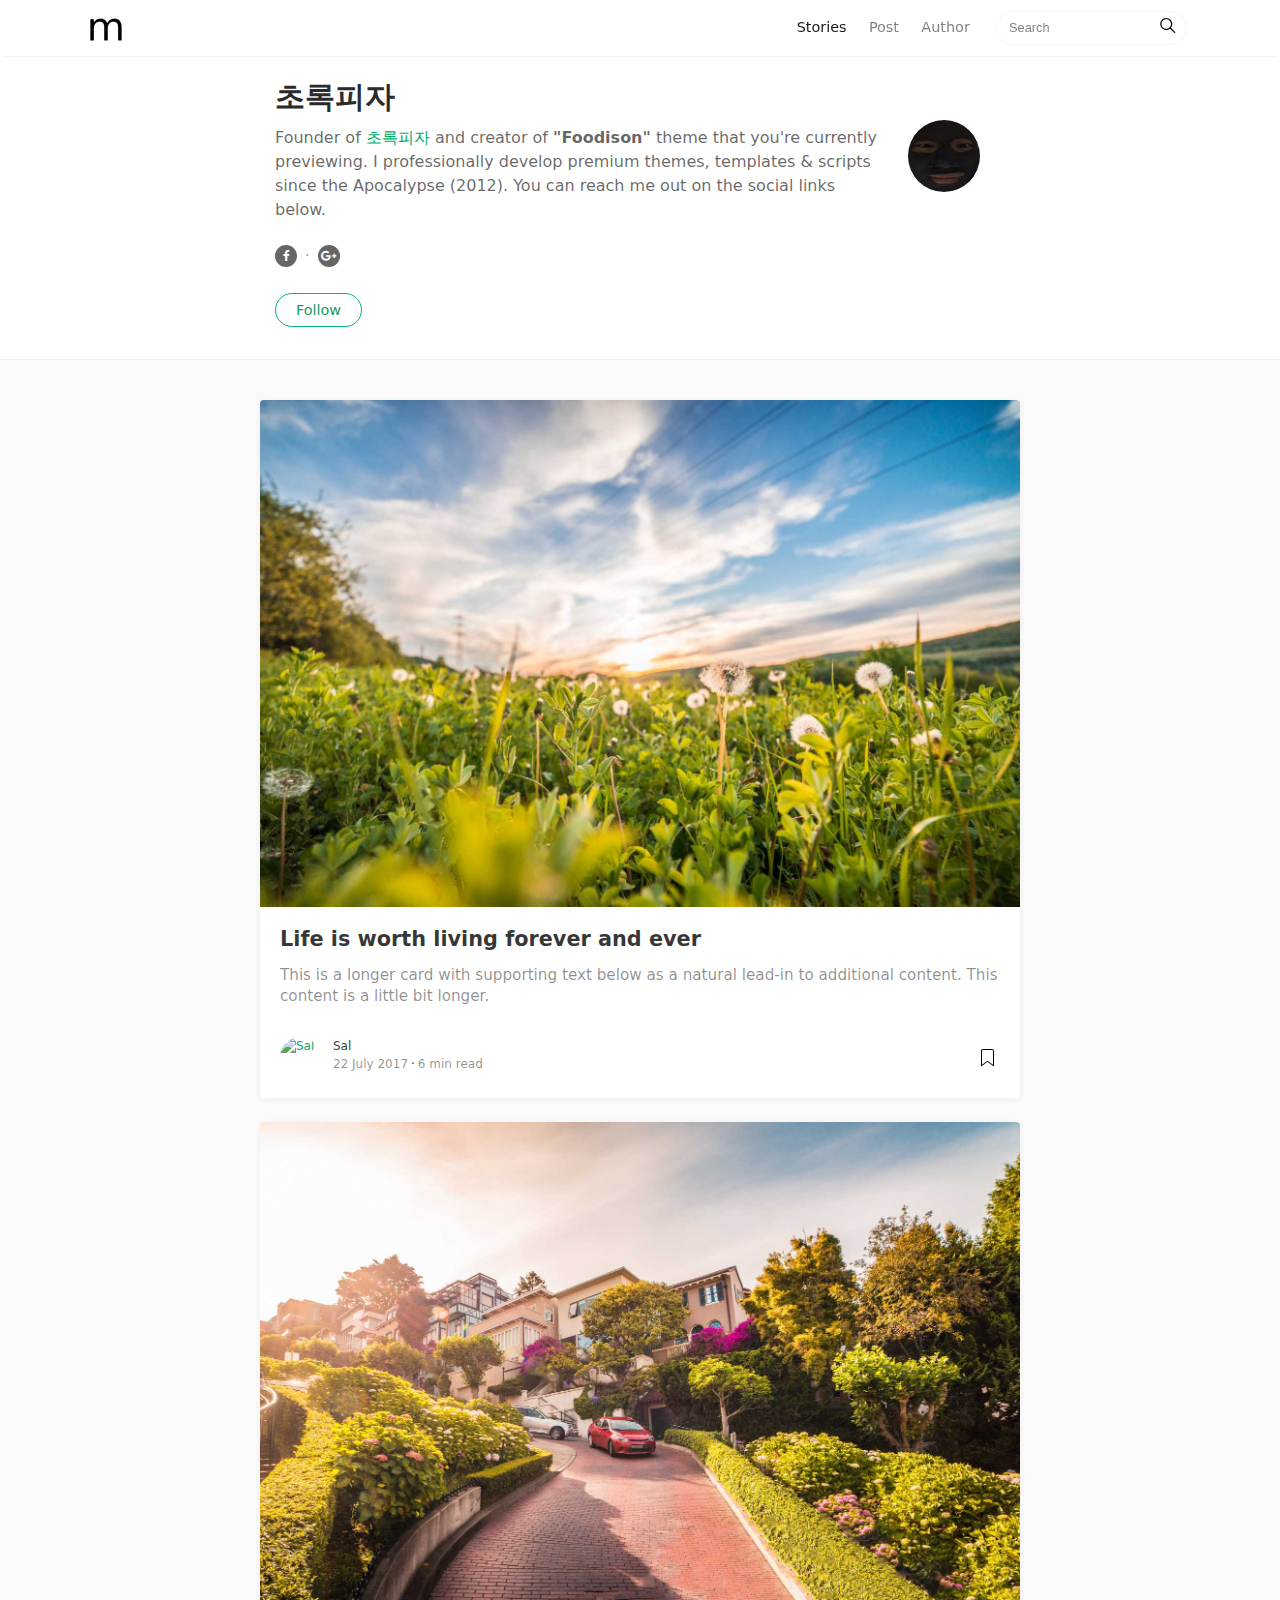
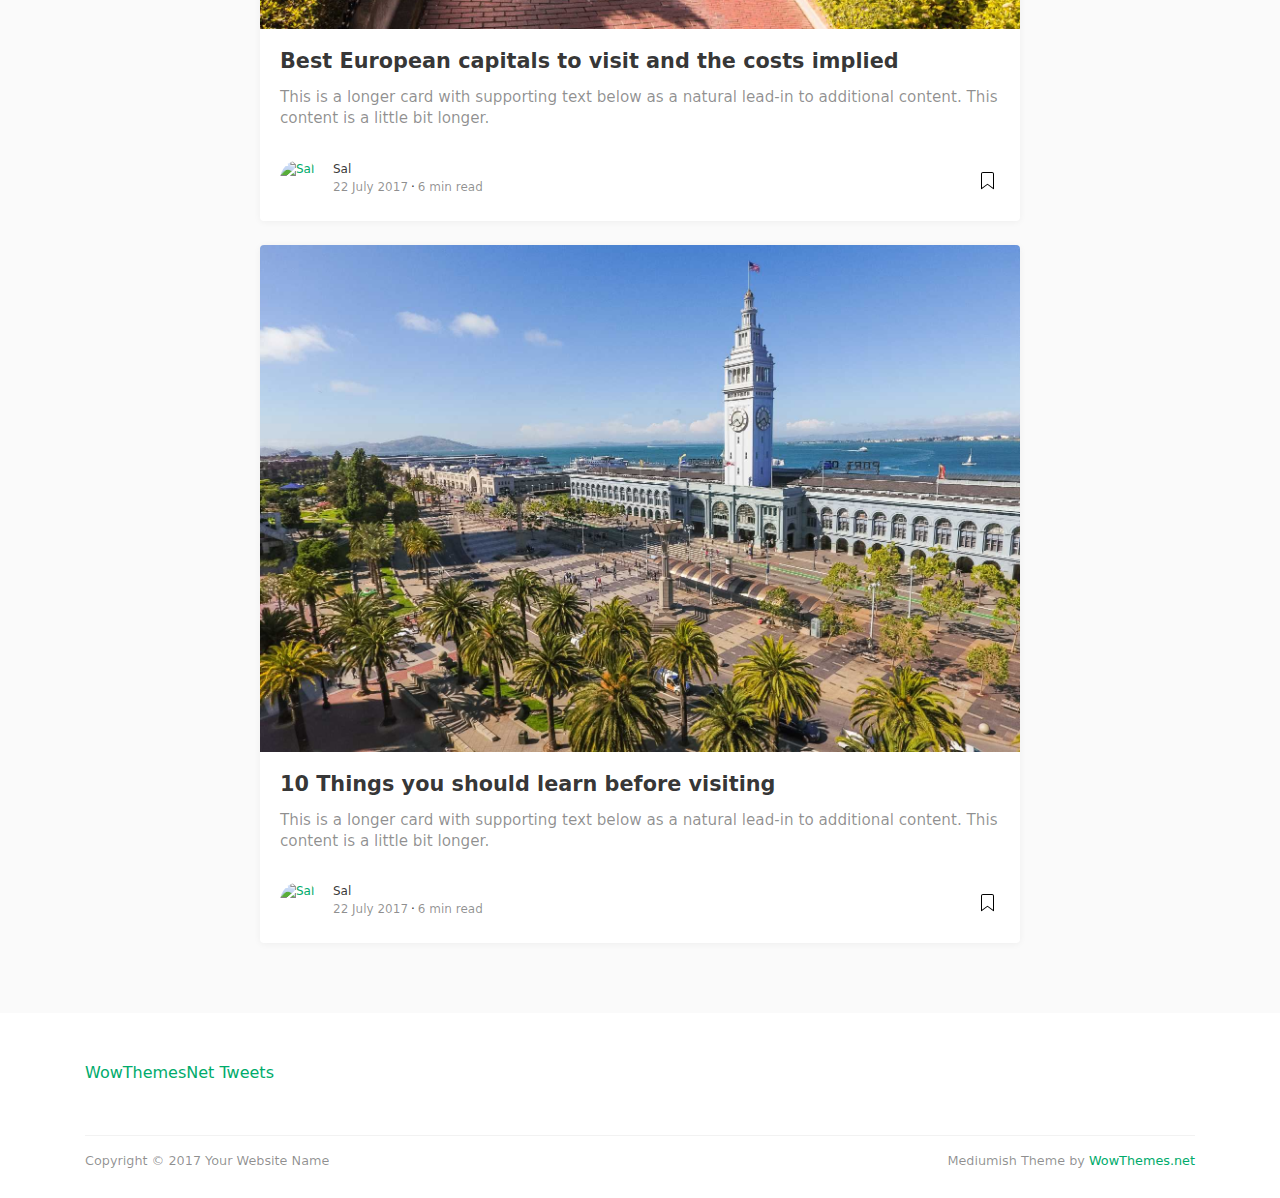
==== 홈페이지/developer.html @ e92d0641 "Frontend main" ====
<!DOCTYPE html>
<html lang="en">
<head>
<meta charset="utf-8">
<meta name="viewport" content="width=device-width, initial-scale=1, shrink-to-fit=no">
<meta name="description" content="">
<meta name="author" content="">
<link rel="icon" href="assets/img/favicon.ico">
<title>Mediumish - A Medium style template by WowThemes.net</title>
<!-- Bootstrap core CSS -->
<link href="assets/css/bootstrap.min.css" rel="stylesheet">
<!-- Fonts -->
<link href="https://maxcdn.bootstrapcdn.com/font-awesome/4.7.0/css/font-awesome.min.css" rel="stylesheet">
<!-- Custom styles for this template -->
<link href="assets/css/mediumish.css" rel="stylesheet">
</head>
<body>

<!-- Begin Nav
================================================== -->
<nav class="navbar navbar-toggleable-md navbar-light bg-white fixed-top mediumnavigation">
<button class="navbar-toggler navbar-toggler-right" type="button" data-toggle="collapse" data-target="#navbarsExampleDefault" aria-controls="navbarsExampleDefault" aria-expanded="false" aria-label="Toggle navigation">
<span class="navbar-toggler-icon"></span>
</button>
<div class="container">
	<!-- begin logo -->
	<a class="navbar-brand" href="index.html">
    <img src="assets/img/logo.png" alt="">
  </a>
	<!-- end logo -->
	<div class="collapse navbar-collapse" id="navbarsExampleDefault">
		<!-- begin menu -->
		<ul class="navbar-nav ml-auto">
			<li class="nav-item active">
			<a class="nav-link" href="index.html">Stories <span class="sr-only">(current)</span></a>
			</li>
      <li class="nav-item">
			<a class="nav-link" href="한식.html">Post</a>
			</li>
			<li class="nav-item">
			<a class="nav-link" href="developer.html">Author</a>
			</li>
		</ul>
		<!-- end menu -->
		<!-- begin search -->
		<form class="form-inline my-2 my-lg-0">
			<input class="form-control mr-sm-2" type="text" placeholder="Search">
			<span class="search-icon"><svg class="svgIcon-use" width="25" height="25" viewbox="0 0 25 25"><path d="M20.067 18.933l-4.157-4.157a6 6 0 1 0-.884.884l4.157 4.157a.624.624 0 1 0 .884-.884zM6.5 11c0-2.62 2.13-4.75 4.75-4.75S16 8.38 16 11s-2.13 4.75-4.75 4.75S6.5 13.62 6.5 11z"></path></svg></span>
		</form>
		<!-- end search -->
	</div>
</div>
</nav>
<!-- End Nav
================================================== -->

<!-- Begin Top Author Page
================================================== -->
<div class="container">
	<div class="row">
		<div class="col-md-2"></div>
		<div class="col-md-8 col-md-offset-2">
			<div class="mainheading">
				<div class="row post-top-meta authorpage">
					<div class="col-md-10 col-xs-12">
						<h1>초록피자</h1>
						<span class="author-description">Founder of <a target="_blank" href="index.html">초록피자</a> and creator of <strong>"Foodison"</strong> theme that you're currently previewing. I professionally develop premium themes, templates & scripts since the Apocalypse (2012). You can reach me out on the social links below.</span>
						<div class="sociallinks"><a  target="_blank" href="https://www.facebook.com/wowthemesnet/"><i class="fa fa-facebook"></i></a> <span class="dot"></span> <a target="_blank" href="https://plus.google.com/s/wowthemesnet/top"><i class="fa fa-google-plus"></i></a></div>
						<a target="_blank" href="https://twitter.com/wowthemesnet" class="btn follow">Follow</a>
					</div>
					<div class="col-md-2 col-xs-12">
						<img class="author-thumb" src="assets/img/TopSecret/ㅊㅈㅎ.jpg" alt="Sal">
					</div>
				</div>
			</div>
		</div>
	</div>
</div>
<!-- End Top Author Meta
================================================== -->

<!-- Begin Author Posts
================================================== -->
<div class="graybg authorpage">
	<div class="container">
		<div class="listrecent listrelated">

				<!-- begin post -->
				<div class="authorpostbox">
					<div class="card">
						<a href="developer.html">
						<img class="img-fluid img-thumb" src="assets/img/demopic/8.jpg" alt="">
						</a>
						<div class="card-block">
							<h2 class="card-title"><a href="한식.html">Life is worth living forever and ever</a></h2>
              <h4 class="card-text">This is a longer card with supporting text below as a natural lead-in to additional content. This content is a little bit longer.</h4>
            	<div class="metafooter">
								<div class="wrapfooter">
									<span class="meta-footer-thumb">
									<a href="developer.html"><img class="author-thumb" src="https://www.gravatar.com/avatar/e56154546cf4be74e393c62d1ae9f9d4?s=250&amp;d=mm&amp;r=x" alt="Sal"></a>
									</span>
									<span class="author-meta">
									<span class="post-name"><a href="developer.html">Sal</a></span><br/>
									<span class="post-date">22 July 2017</span><span class="dot"></span><span class="post-read">6 min read</span>
									</span>
									<span class="post-read-more"><a href="한식.html" title="Read Story"><svg class="svgIcon-use" width="25" height="25" viewbox="0 0 25 25"><path d="M19 6c0-1.1-.9-2-2-2H8c-1.1 0-2 .9-2 2v14.66h.012c.01.103.045.204.12.285a.5.5 0 0 0 .706.03L12.5 16.85l5.662 4.126a.508.508 0 0 0 .708-.03.5.5 0 0 0 .118-.285H19V6zm-6.838 9.97L7 19.636V6c0-.55.45-1 1-1h9c.55 0 1 .45 1 1v13.637l-5.162-3.668a.49.49 0 0 0-.676 0z" fill-rule="evenodd"></path></svg></a></span>
								</div>
							</div>
						</div>
					</div>
				</div>
				<!-- end post -->

				<!-- begin post -->
		    <div class="authorpostbox">
					<div class="card">
		        <a href="developer.html">
		        <img class="img-fluid img-thumb" src="assets/img/demopic/10.jpg" alt="">
		        </a>
		        <div class="card-block">
		          <h2 class="card-title"><a href="한식.html">Best European capitals to visit and the costs implied</a></h2>
              <h4 class="card-text">This is a longer card with supporting text below as a natural lead-in to additional content. This content is a little bit longer.</h4>
              <div class="metafooter">
		            <div class="wrapfooter">
		              <span class="meta-footer-thumb">
		              <a href="developer.html"><img class="author-thumb" src="https://www.gravatar.com/avatar/e56154546cf4be74e393c62d1ae9f9d4?s=250&amp;d=mm&amp;r=x" alt="Sal"></a>
		              </span>
		              <span class="author-meta">
		              <span class="post-name"><a href="developer.html">Sal</a></span><br/>
		              <span class="post-date">22 July 2017</span><span class="dot"></span><span class="post-read">6 min read</span>
		              </span>
		              <span class="post-read-more"><a href="한식.html" title="Read Story"><svg class="svgIcon-use" width="25" height="25" viewbox="0 0 25 25"><path d="M19 6c0-1.1-.9-2-2-2H8c-1.1 0-2 .9-2 2v14.66h.012c.01.103.045.204.12.285a.5.5 0 0 0 .706.03L12.5 16.85l5.662 4.126a.508.508 0 0 0 .708-.03.5.5 0 0 0 .118-.285H19V6zm-6.838 9.97L7 19.636V6c0-.55.45-1 1-1h9c.55 0 1 .45 1 1v13.637l-5.162-3.668a.49.49 0 0 0-.676 0z" fill-rule="evenodd"></path></svg></a></span>
		            </div>
		          </div>
		        </div>
					</div>
		    </div>
				<!-- end post -->

				<!-- begin post -->
		    <div class="authorpostbox">
					<div class="card">
		        <a href="developer.html">
		        <img class="img-fluid img-thumb" src="assets/img/demopic/9.jpg" alt="">
		        </a>
		        <div class="card-block">
		          <h2 class="card-title"><a href="한식.html">10 Things you should learn before visiting</a></h2>
              <h4 class="card-text">This is a longer card with supporting text below as a natural lead-in to additional content. This content is a little bit longer.</h4>
              <div class="metafooter">
		            <div class="wrapfooter">
		              <span class="meta-footer-thumb">
		              <a href="developer.html"><img class="author-thumb" src="https://www.gravatar.com/avatar/e56154546cf4be74e393c62d1ae9f9d4?s=250&amp;d=mm&amp;r=x" alt="Sal"></a>
		              </span>
		              <span class="author-meta">
		              <span class="post-name"><a href="developer.html">Sal</a></span><br/>
		              <span class="post-date">22 July 2017</span><span class="dot"></span><span class="post-read">6 min read</span>
		              </span>
		              <span class="post-read-more"><a href="한식.html" title="Read Story"><svg class="svgIcon-use" width="25" height="25" viewbox="0 0 25 25"><path d="M19 6c0-1.1-.9-2-2-2H8c-1.1 0-2 .9-2 2v14.66h.012c.01.103.045.204.12.285a.5.5 0 0 0 .706.03L12.5 16.85l5.662 4.126a.508.508 0 0 0 .708-.03.5.5 0 0 0 .118-.285H19V6zm-6.838 9.97L7 19.636V6c0-.55.45-1 1-1h9c.55 0 1 .45 1 1v13.637l-5.162-3.668a.49.49 0 0 0-.676 0z" fill-rule="evenodd"></path></svg></a></span>
		            </div>
		          </div>
		        </div>
					</div>
		    </div>
				<!-- end post -->

		</div>
	</div>
</div>
<!-- End Author Posts
================================================== -->

<!-- Begin Twitter Timeline
================================================== -->
<div class="container margtop3rem">
<a class="twitter-grid" href="https://twitter.com/TwitterDev/timelines/539487832448843776">WowThemesNet Tweets</a> <script async src="https://platform.twitter.com/widgets.js" charset="utf-8"></script>
</div>
<!-- End Twitter Timeline
================================================== -->

<!-- Begin Footer
================================================== -->
<div class="container">
	<div class="footer">
	  <p class="pull-left">
	    Copyright &copy; 2017 Your Website Name
	  </p>
	  <p class="pull-right">
	    Mediumish Theme by <a target="_blank" href="https://www.wowthemes.net">WowThemes.net</a>
	  </p>
	<div class="clearfix"></div>
	</div>
</div>
<!-- End Footer
================================================== -->

<!-- Bootstrap core JavaScript
================================================== -->
<!-- Placed at the end of the document so the pages load faster -->
<script src="assets/js/jquery.min.js"></script>
<script src="https://cdnjs.cloudflare.com/ajax/libs/tether/1.4.0/js/tether.min.js" integrity="sha384-DztdAPBWPRXSA/3eYEEUWrWCy7G5KFbe8fFjk5JAIxUYHKkDx6Qin1DkWx51bBrb" crossorigin="anonymous"></script>
<script src="assets/js/bootstrap.min.js"></script>
<script src="assets/js/ie10-viewport-bug-workaround.js"></script>
</body>
</html>
---- 홈페이지/assets/css/mediumish.css ----
/*
Template Name:Mediumish
Copyright:WowThemes.net,https://www.wowthemes.net
Version:1.0.1
License: https://www.wowthemes.net/freebies-license/
*/
body {
	padding-top:5rem;
}
.mainheading {
	padding:0rem 0rem;
}
.top {
	left: 50px;
	display: inline-block;
	position: relative;
	width: 40%;
}
a {
	color:#00ab6b;
}
a,a:hover {
	transition:all 0.2s;
}
.mediumnavigation {
	background:rgba(255,255,255,.97);
	box-shadow:0 2px 2px -2px rgba(0,0,0,.15);
}
section {
	margin-bottom:20px;
}
.section-title h2 {
	border-bottom:1px solid rgba(0,0,0,.15);
	margin-bottom:25px;
	font-weight:700;
	font-size:1.4rem;
	margin-bottom:27px;
}
.section-title span {
	border-bottom:1px solid rgba(0,0,0,.44);
	display:inline-block;
	padding-bottom:20px;
	margin-bottom:-1px;
}
@media (min-width:576px) {
	.card-columns.listfeaturedtag {
		-webkit-column-count:2;
		-moz-column-count:2;
		column-count:2;
	}
}
@media (min-width:992px) {
	.navbar-toggleable-md .navbar-nav .nav-link {
		padding-right:.7rem;
		padding-left:.7rem;
	}
}
.card-columns .card {
	margin-bottom:20px;
}
.listfeaturedtag .wrapthumbnail {
	height:258px;
	flex:0 0 auto;
}
.listfeaturedtag .card {
	border:1px solid rgba(0,0,0,.1);
	border-radius:2px;
	height:260px;
	padding-left:0;
	margin-bottom:15px;
}
.listfeaturedtag .thumbnail {
	background-size:cover;
	height:100%;
	display:block;
	background-position:38% 22% !important;
	background-origin:border-box!important;
	border-top-left-radius:2px;
}
.listfeaturedtag .card-block {
	padding-left:0;
}
.listfeaturedtag h2.card-title,.listrecent h2.card-title {
	font-size:1.3rem;
	font-weight:700;
	line-height: 1.25;
}
.listfeaturedtag h2.card-title a,.listrecent h2.card-title a {
	color:rgba(0,0,0,.8);
}
.listfeaturedtag h2.card-title a:hover,.listrecent h2.card-title a:hover {
	color:rgba(0,0,0,.6);
	text-decoration:none;
}
.listfeaturedtag h4.card-text,.listrecent h4.card-text {
	color:rgba(0,0,0,.44);
	font-size:0.95rem;
	line-height:1.4;
	font-weight:400;
}
.listfeaturedtag .wrapfooter {
	position:absolute;
	bottom:20px;
	font-size:12px;
	display:block;
	width:85%;
}
.listrecent .wrapfooter {
	font-size:12px;
	margin-top:30px;
}
.author-thumb {
	width:40px;
	height:40px;
	float:left;
	margin-right:13px;
	border-radius:100%;
}
.post-top-meta {
	margin-bottom:2rem;
}
.post-top-meta .author-thumb {
	width:72px;
	height:72px;
}
.post-top-meta.authorpage .author-thumb {
	margin-top:40px;
}
.post-top-meta span {
	font-size:0.9rem;
	color:rgba(0,0,0,.44);
	display:inline-block;
}
.post-top-meta .author-description {
	margin-bottom:5px;
	margin-top:5px;
	font-size:0.95rem;
}
.author-meta {
	flex:1 1 auto;
	white-space:nowrap!important;
	text-overflow:ellipsis!important;
	overflow:hidden!important;
}
span.post-name,span.post-date,span.author-meta {
	display:inline-block;
}
span.post-date,span.post-read {
	color:rgba(0,0,0,.44);
}
span.post-read-more {
	align-items:center;
	display:inline-block;
	float:right;
	margin-top:8px;
}
span.post-read-more a {
	color:rgba(0,0,0,.44);
}
span.post-name a,span.post-read-more a:hover {
	color:rgba(0,0,0,.8);
}
.dot:after {
	content:"·";
	margin-left:3px;
	margin-right:3px;
}
.mediumnavigation .form-control {
	font-size:0.8rem;
	border-radius:30px;
	overflow:hidden;
	border:1px solid rgba(0,0,0,0.04);
}
.mediumnavigation .form-inline {
	margin-left:15px;
}
.mediumnavigation .form-inline .btn {
	margin-left:-50px;
	border:0;
	border-radius:30px;
	cursor:pointer;
}
.mediumnavigation .form-inline .btn:hover,.mediumnavigation .form-inline .btn:active {
	background:transparent;
	color:green;
}
.mediumnavigation .navbar-brand {
	font-weight:500;
}
.mediumnavigation .dropdown-menu {
	border:1px solid rgba(0,0,0,0.08);
	margin:.5rem 0 0;
}
.mediumnavigation .nav-item,.dropdown-menu {
	font-size:0.9rem;
}
.mediumnavigation .search-icon {
	margin-left:-40px;
	display:inline-block;
	margin-top:3px;
	cursor:pointer;
}
.mediumnavigation .navbar-brand img {
	max-height:30px;
	margin-right:5px;
}
.mainheading h1.sitetitle {
	font-family:Righteous;
}
.mainlogo {
	position: absolute;
	top: 0px;
	left: 65%;
	width: auto;
	display: inline-block;
	height:130px;	
}
.mainheading h1.posttitle {
	font-weight:700;
	margin-bottom:1rem;
}
.footer {
	border-top:1px solid rgba(0,0,0,.05)!important;
	padding-top:15px;
	padding-bottom:12px;
	font-size:0.8rem;
	color:rgba(0,0,0,.44);
	margin-top:50px;
}
.link-dark {
	color:rgba(0,0,0,.8);
}
.article-post {
	font-family:Merriweather;
	font-size:1.2rem;
	line-height:1.8;
	color:rgba(0,0,0,.8);
}
blockquote {
	border-left:4px solid #00ab6b;
	padding:0 20px;
	font-style:italic;
	color:rgba(0,0,0,.5);
}
.article-post p,.article-post blockquote {
	margin:0 0 1.5rem 0;
}
.featured-image {
	display:block;
	margin:0px auto;
	margin-bottom:1.5rem;
}
.share {
	text-align:center;
	margin-top:20px;
}
.share p {
	margin-bottom:10px;
	font-size:0.95rem;
}
.share {
	display:none;
}
.share ul li {
	display:inline-block;
	margin-bottom:5px;
}
.share ul {
	padding-left:0;
	margin-left:0;
}
.svgIcon {
	vertical-align:middle;
}
@media (min-width:1024px) {
	.share {
		position:fixed;
		display:block;
	}
	.share ul li {
		display:block;
	}
}
@media (max-width:999px) {
	.listfeaturedtag .wrapthumbnail, .listfeaturedtag .col-md-7 {
		width:100%;
		max-width:100%;
		-webkit-box-flex: 0;
		-webkit-flex: 100%;
		-ms-flex: 100%;
		flex: 100%;
	}
	.listfeaturedtag .wrapthumbnail {
		height:250px;
	}
	.listfeaturedtag .card {
		height:auto;
	}
	.listfeaturedtag .wrapfooter {
		position:relative;
		margin-top:30px;
	}
	.listfeaturedtag .card-block {
		padding:20px;
	}
}
@media (max-width:1024px) {
	.post-top-meta .col-md-10 {
		text-align:center;
	}
}
@media (max-width:767px) {
	.post-top-meta.authorpage {
		text-align:center;
	}
}
.share,.share a {
	color:rgba(0,0,0,.44);
	fill:rgba(0,0,0,.44);
}
.graybg {
	background-color:#fafafa;
	padding:40px 0 46px;
	position:relative;
}
.listrelated .card {
	box-shadow:0 1px 7px rgba(0,0,0,.05);
	border:0;
}
.card {
	border-radius:4px;
}
.card .img-thumb {
	border-top-right-radius:4px;
	border-top-left-radius:4px;
}
ul.tags {
	list-style:none;
	padding-left:0;
	margin:0 0 3rem 0;
}
ul.tags li {
	display:inline-block;
	font-size:0.9rem;
}
ul.tags li a {
	background:rgba(0,0,0,.05);
	color:rgba(0,0,0,.6);
	border-radius:3px;
	padding:5px 10px;
}
ul.tags li a:hover {
	background:rgba(0,0,0,.07);
	text-decoration:none;
}
.margtop3rem {
	margin-top: 3rem;
}
.sep {
	height:1px;
	width:20px;
	background:#999;
	margin:0px auto;
	margin-bottom:1.2rem;
}
.btn.follow {
	border-color:#02B875;
	color:#1C9963;
	padding:3px 10px;
	text-align:center;
	border-radius:999em;
	font-size:0.85rem;
	display:inline-block;
}
.btn.subscribe {
	background-color:#1C9963;
	border-color:#1C9963;
	color:rgba(255,255,255,1);
	fill:rgba(255,255,255,1);
	border-radius:30px;
	font-size:0.85rem;
	margin-left:10px;
	font-weight:600;
	text-transform:uppercase;
}
.post-top-meta .btn.follow {
	margin-left:5px;
	margin-top:-4px;
}
.alertbar {
	box-shadow:0 -3px 10px 0 rgba(0,0,0,.0785);
	position:fixed;
	bottom:0;
	left:0;
	background-color:#fff;
	width:100%;
	padding:14px 0;
	z-index:1;
}
.form-control::-webkit-input-placeholder {
	color: rgba(0,0,0,.5);
}
.form-control:-moz-placeholder {
	color: rgba(0,0,0,.5);
}
.form-control::-moz-placeholder {
	color: rgba(0,0,0,.5);
}
.form-control:-ms-input-placeholder {
	color: rgba(0,0,0,.5);
}
.form-control::-ms-input-placeholder {
	color: rgba(0,0,0,.5);
}
.authorpage h1 {
	font-weight:700;
	font-size:30px;
}
.post-top-meta.authorpage .author-thumb {
	float:none;
}
.authorpage .author-description {
	font-size:1rem;
	color:rgba(0,0,0,.6);
}
.post-top-meta.authorpage .btn.follow {
	padding:7px 20px;
	margin-top:10px;
	margin-left:0;
	font-size:0.9rem;
}
.graybg.authorpage {
	border-top:1px solid #f0f0f0;
}
.authorpostbox {
	width:760px;
	margin:0px auto;
	margin-bottom:1.5rem;
	max-width:100%;
}
.authorpostbox .img-thumb {
	width:100%;
}
.sociallinks {
	margin:1rem 0;
}
.sociallinks a {
	background:#666;
	color:#fff;
	width:22px;
	height:22px;
	display:inline-block;
	text-align:center;
	line-height:22px;
	border-radius:50%;
	font-size:12px;
}
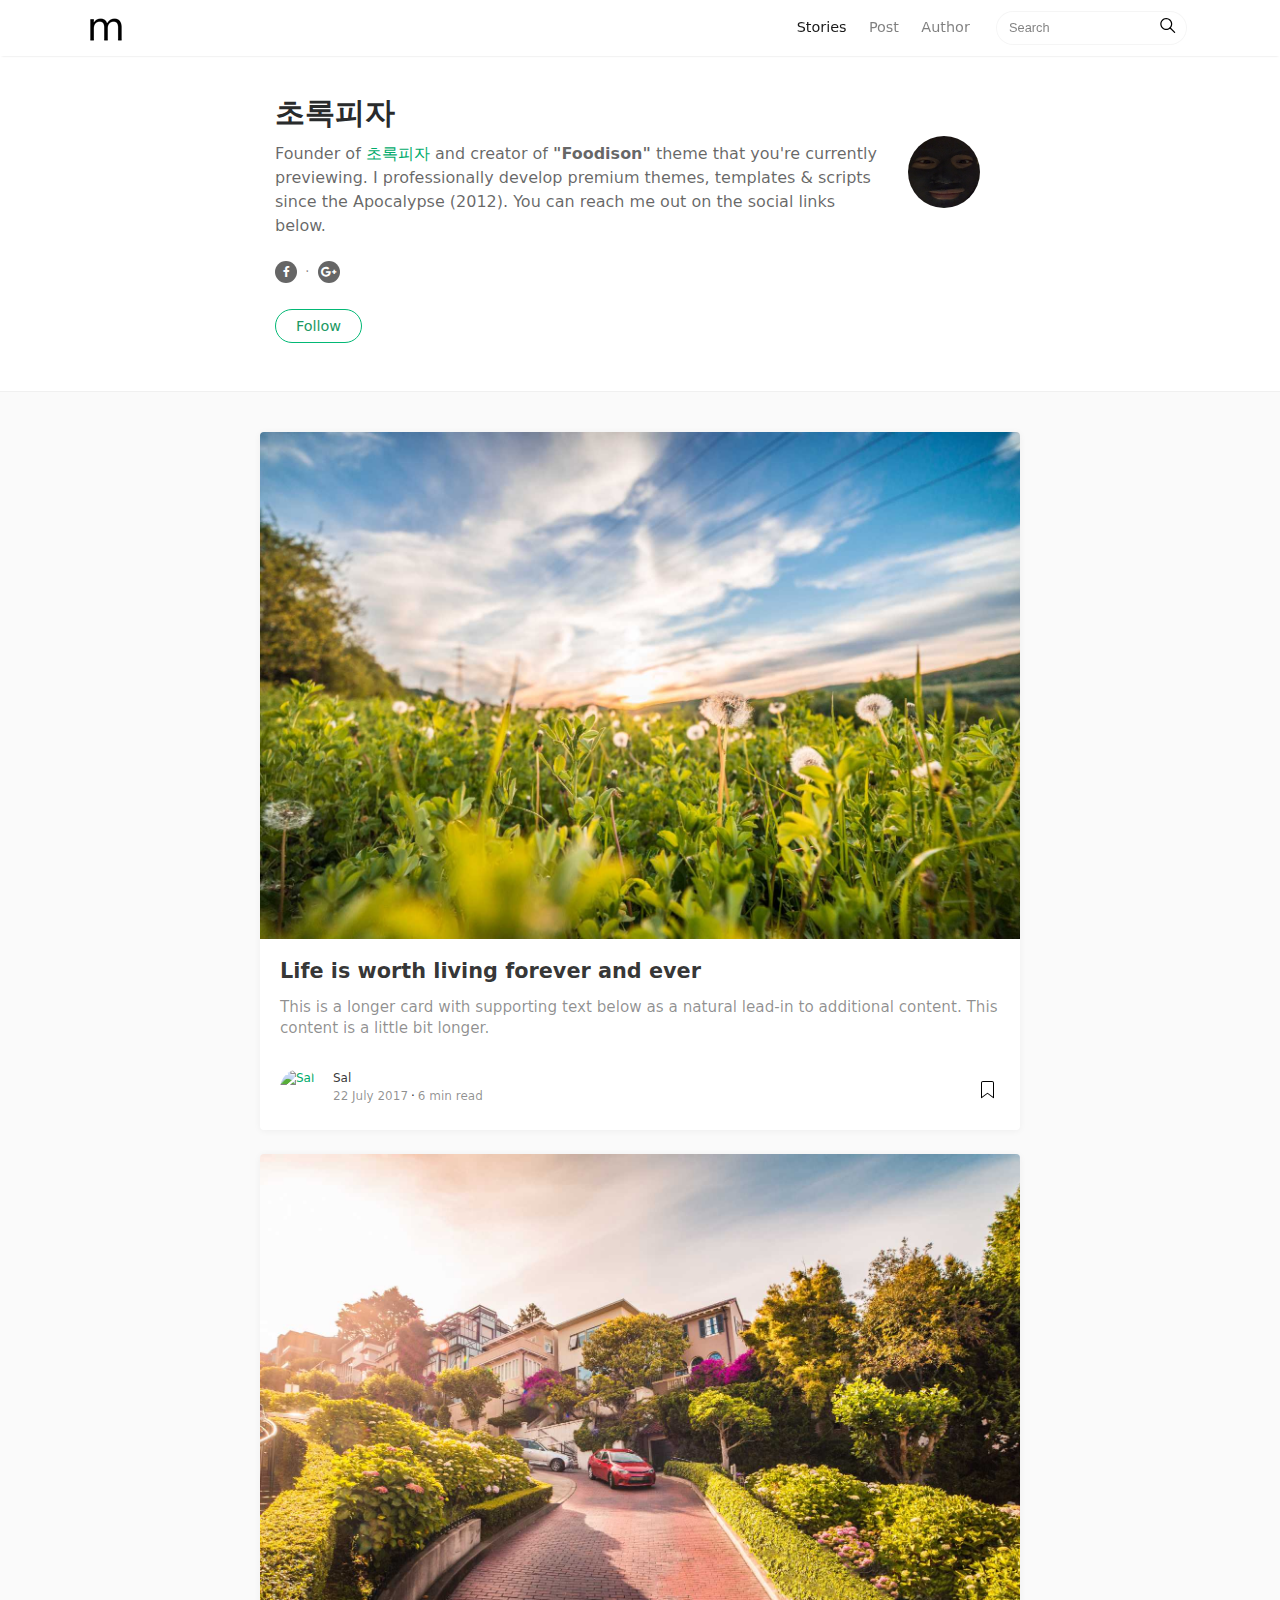
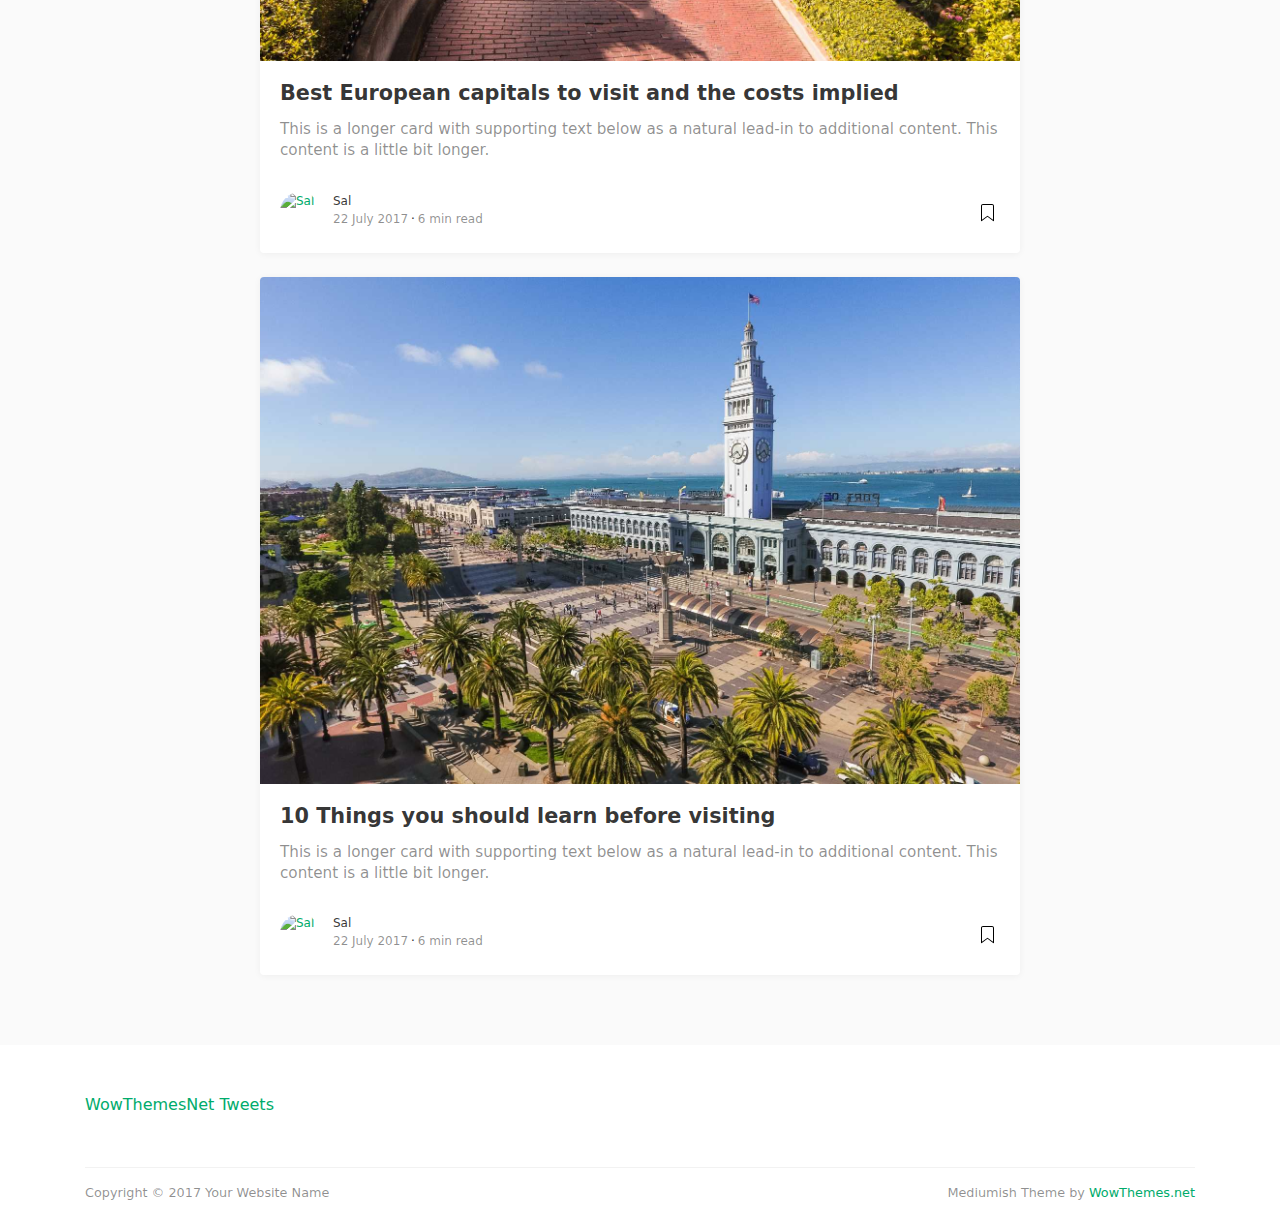
==== commit be7e78d0: "frontend" ====
--- a/홈페이지/developer.html
+++ b/홈페이지/developer.html
@@ -5,7 +5,7 @@
 <meta name="viewport" content="width=device-width, initial-scale=1, shrink-to-fit=no">
 <meta name="description" content="">
 <meta name="author" content="">
-<link rel="icon" href="assets/img/favicon.ico">
+<link rel="icon" href="assets/img/demopic/chorokPizza.jpg">
 <title>Mediumish - A Medium style template by WowThemes.net</title>
 <!-- Bootstrap core CSS -->
 <link href="assets/css/bootstrap.min.css" rel="stylesheet">
@@ -24,7 +24,7 @@
 </button>
 <div class="container">
 	<!-- begin logo -->
-	<a class="navbar-brand" href="index.html">
+	<a class="navbar-brand" href="home.html">
     <img src="assets/img/logo.png" alt="">
   </a>
 	<!-- end logo -->
@@ -32,7 +32,7 @@
 		<!-- begin menu -->
 		<ul class="navbar-nav ml-auto">
 			<li class="nav-item active">
-			<a class="nav-link" href="index.html">Stories <span class="sr-only">(current)</span></a>
+			<a class="nav-link" href="home.html">Stories <span class="sr-only">(current)</span></a>
 			</li>
       <li class="nav-item">
 			<a class="nav-link" href="한식.html">Post</a>
@@ -64,7 +64,7 @@
 				<div class="row post-top-meta authorpage">
 					<div class="col-md-10 col-xs-12">
 						<h1>초록피자</h1>
-						<span class="author-description">Founder of <a target="_blank" href="index.html">초록피자</a> and creator of <strong>"Foodison"</strong> theme that you're currently previewing. I professionally develop premium themes, templates & scripts since the Apocalypse (2012). You can reach me out on the social links below.</span>
+						<span class="author-description">Founder of <a target="_blank" href="home.html">초록피자</a> and creator of <strong>"Foodison"</strong> theme that you're currently previewing. I professionally develop premium themes, templates & scripts since the Apocalypse (2012). You can reach me out on the social links below.</span>
 						<div class="sociallinks"><a  target="_blank" href="https://www.facebook.com/wowthemesnet/"><i class="fa fa-facebook"></i></a> <span class="dot"></span> <a target="_blank" href="https://plus.google.com/s/wowthemesnet/top"><i class="fa fa-google-plus"></i></a></div>
 						<a target="_blank" href="https://twitter.com/wowthemesnet" class="btn follow">Follow</a>
 					</div>
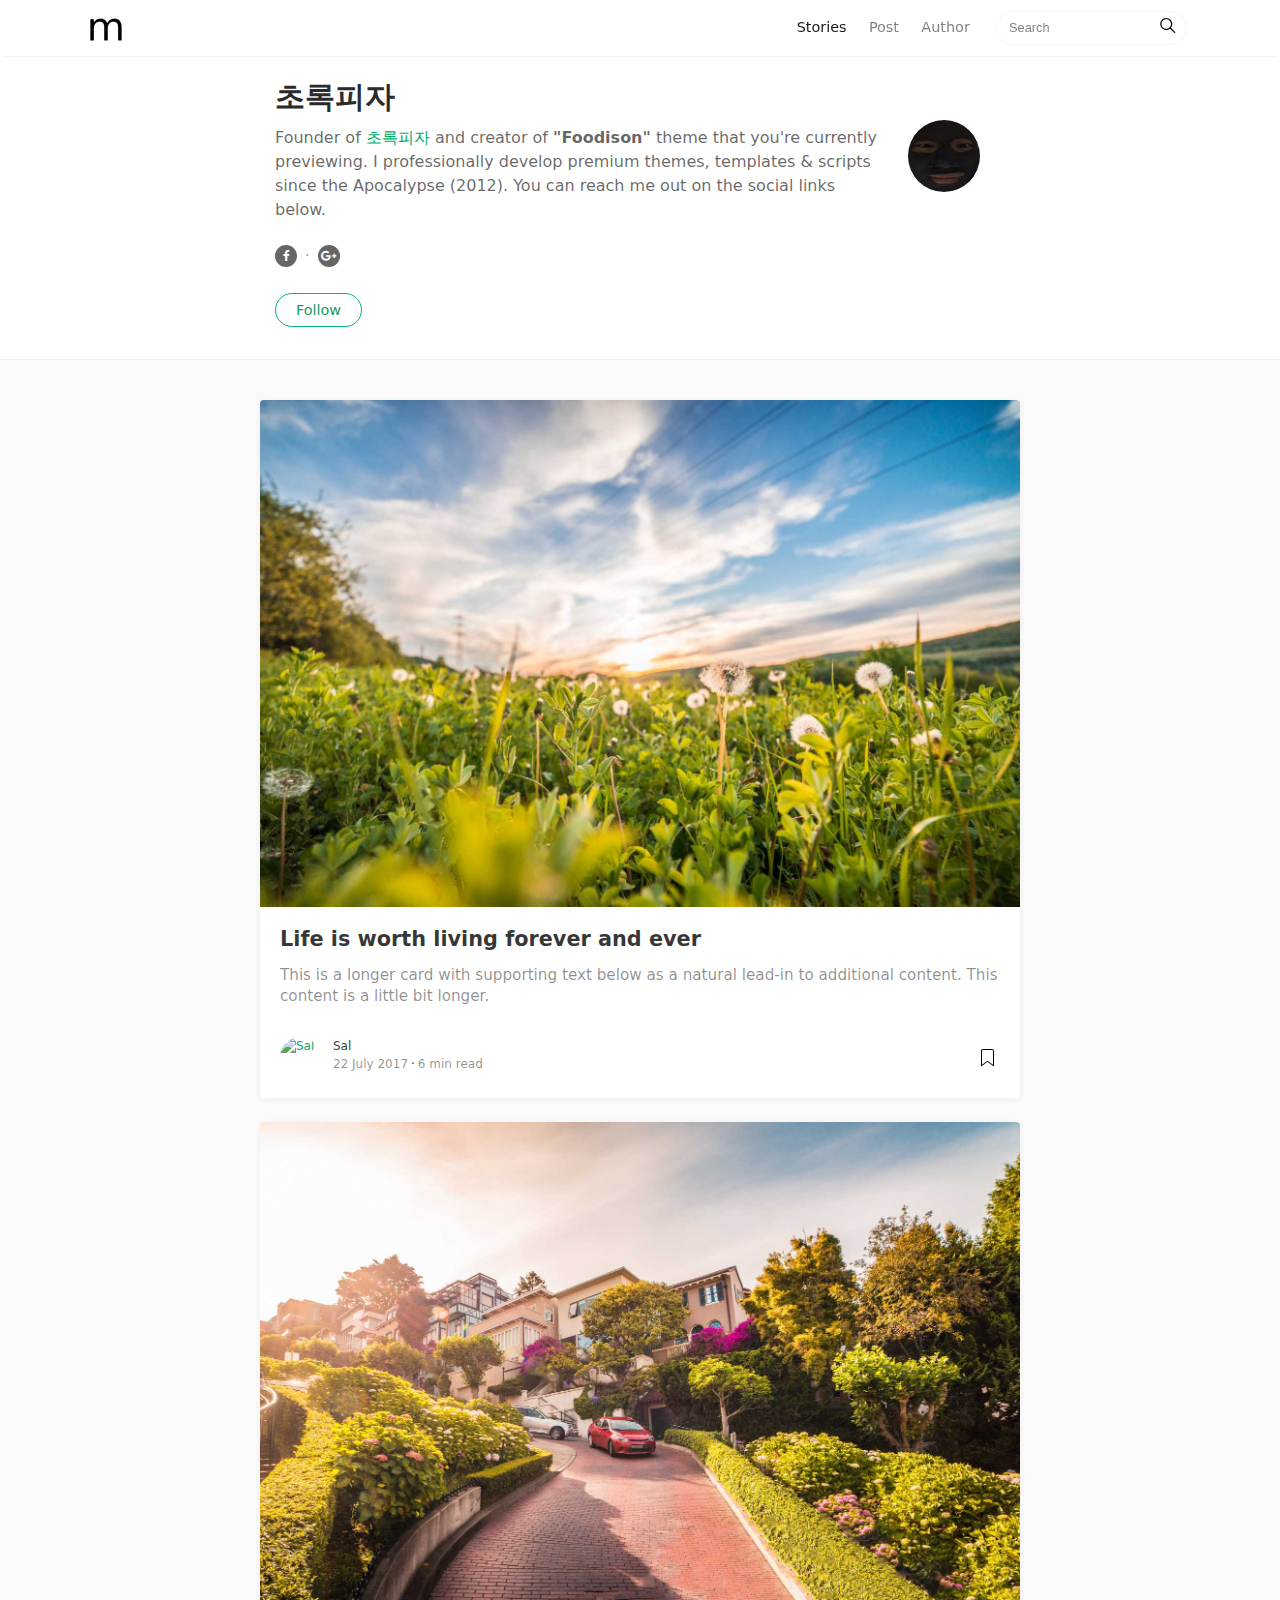
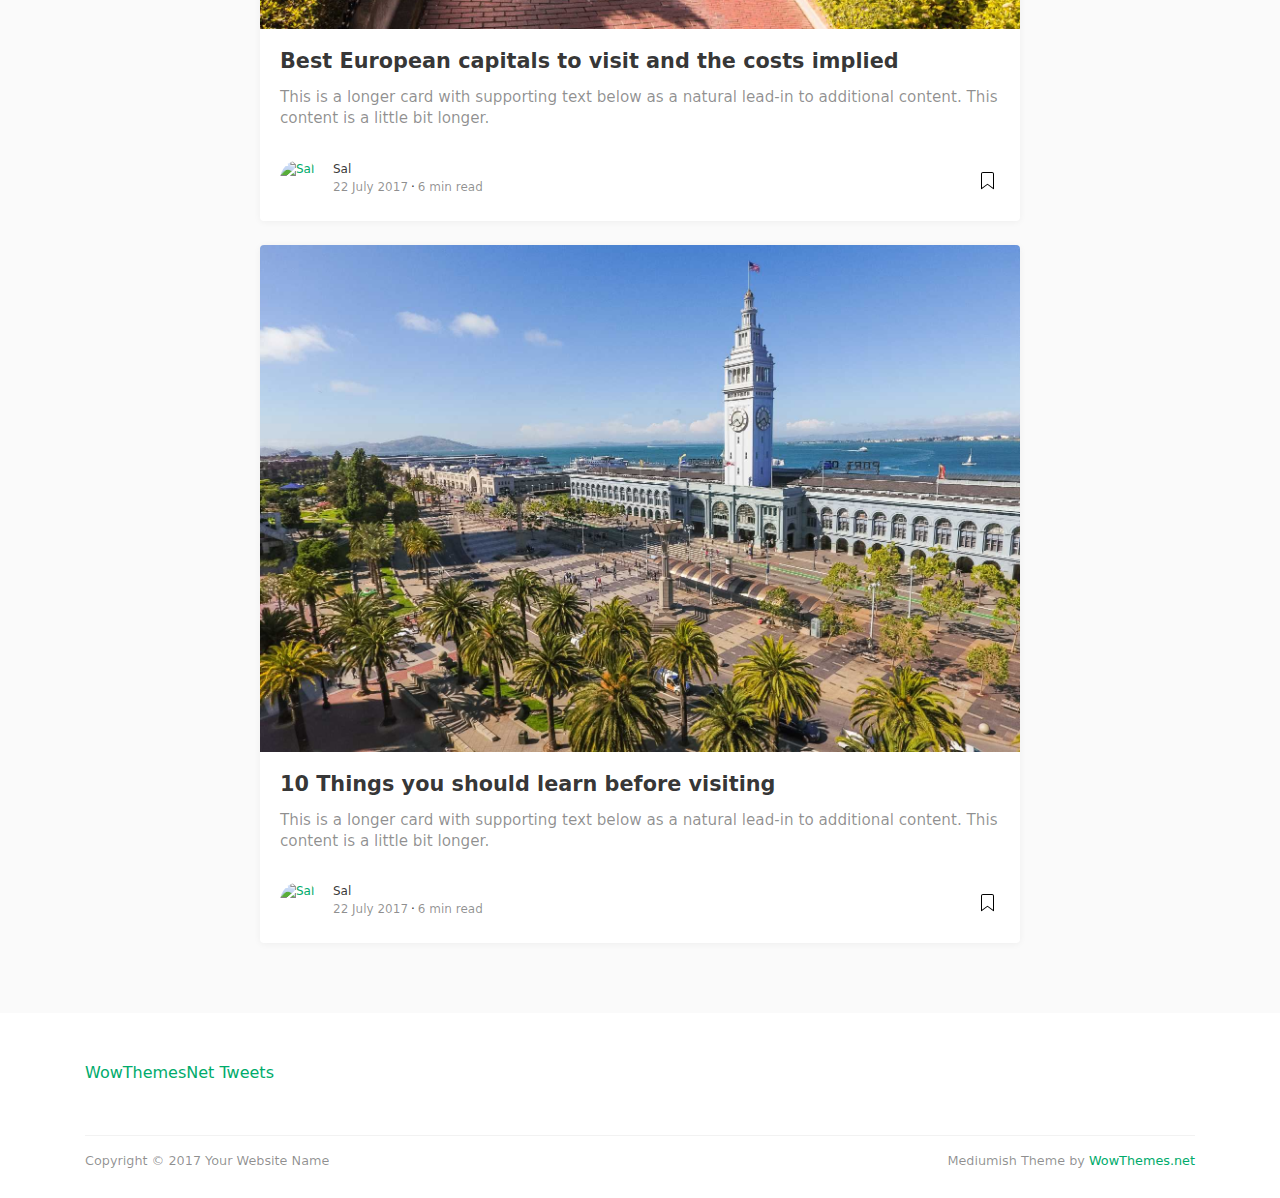
==== commit ffe88b94: "Merge branch 'main' of https://github.com/Shim00Coding/KCU_chorokpizza" ====
--- a/홈페이지/developer.html
+++ b/홈페이지/developer.html
@@ -5,7 +5,7 @@
 <meta name="viewport" content="width=device-width, initial-scale=1, shrink-to-fit=no">
 <meta name="description" content="">
 <meta name="author" content="">
-<link rel="icon" href="assets/img/demopic/chorokPizza.jpg">
+<link rel="icon" href="assets/img/favicon.ico">
 <title>Mediumish - A Medium style template by WowThemes.net</title>
 <!-- Bootstrap core CSS -->
 <link href="assets/css/bootstrap.min.css" rel="stylesheet">
@@ -24,7 +24,7 @@
 </button>
 <div class="container">
 	<!-- begin logo -->
-	<a class="navbar-brand" href="home.html">
+	<a class="navbar-brand" href="index.html">
     <img src="assets/img/logo.png" alt="">
   </a>
 	<!-- end logo -->
@@ -32,7 +32,7 @@
 		<!-- begin menu -->
 		<ul class="navbar-nav ml-auto">
 			<li class="nav-item active">
-			<a class="nav-link" href="home.html">Stories <span class="sr-only">(current)</span></a>
+			<a class="nav-link" href="index.html">Stories <span class="sr-only">(current)</span></a>
 			</li>
       <li class="nav-item">
 			<a class="nav-link" href="한식.html">Post</a>
@@ -64,7 +64,7 @@
 				<div class="row post-top-meta authorpage">
 					<div class="col-md-10 col-xs-12">
 						<h1>초록피자</h1>
-						<span class="author-description">Founder of <a target="_blank" href="home.html">초록피자</a> and creator of <strong>"Foodison"</strong> theme that you're currently previewing. I professionally develop premium themes, templates & scripts since the Apocalypse (2012). You can reach me out on the social links below.</span>
+						<span class="author-description">Founder of <a target="_blank" href="index.html">초록피자</a> and creator of <strong>"Foodison"</strong> theme that you're currently previewing. I professionally develop premium themes, templates & scripts since the Apocalypse (2012). You can reach me out on the social links below.</span>
 						<div class="sociallinks"><a  target="_blank" href="https://www.facebook.com/wowthemesnet/"><i class="fa fa-facebook"></i></a> <span class="dot"></span> <a target="_blank" href="https://plus.google.com/s/wowthemesnet/top"><i class="fa fa-google-plus"></i></a></div>
 						<a target="_blank" href="https://twitter.com/wowthemesnet" class="btn follow">Follow</a>
 					</div>
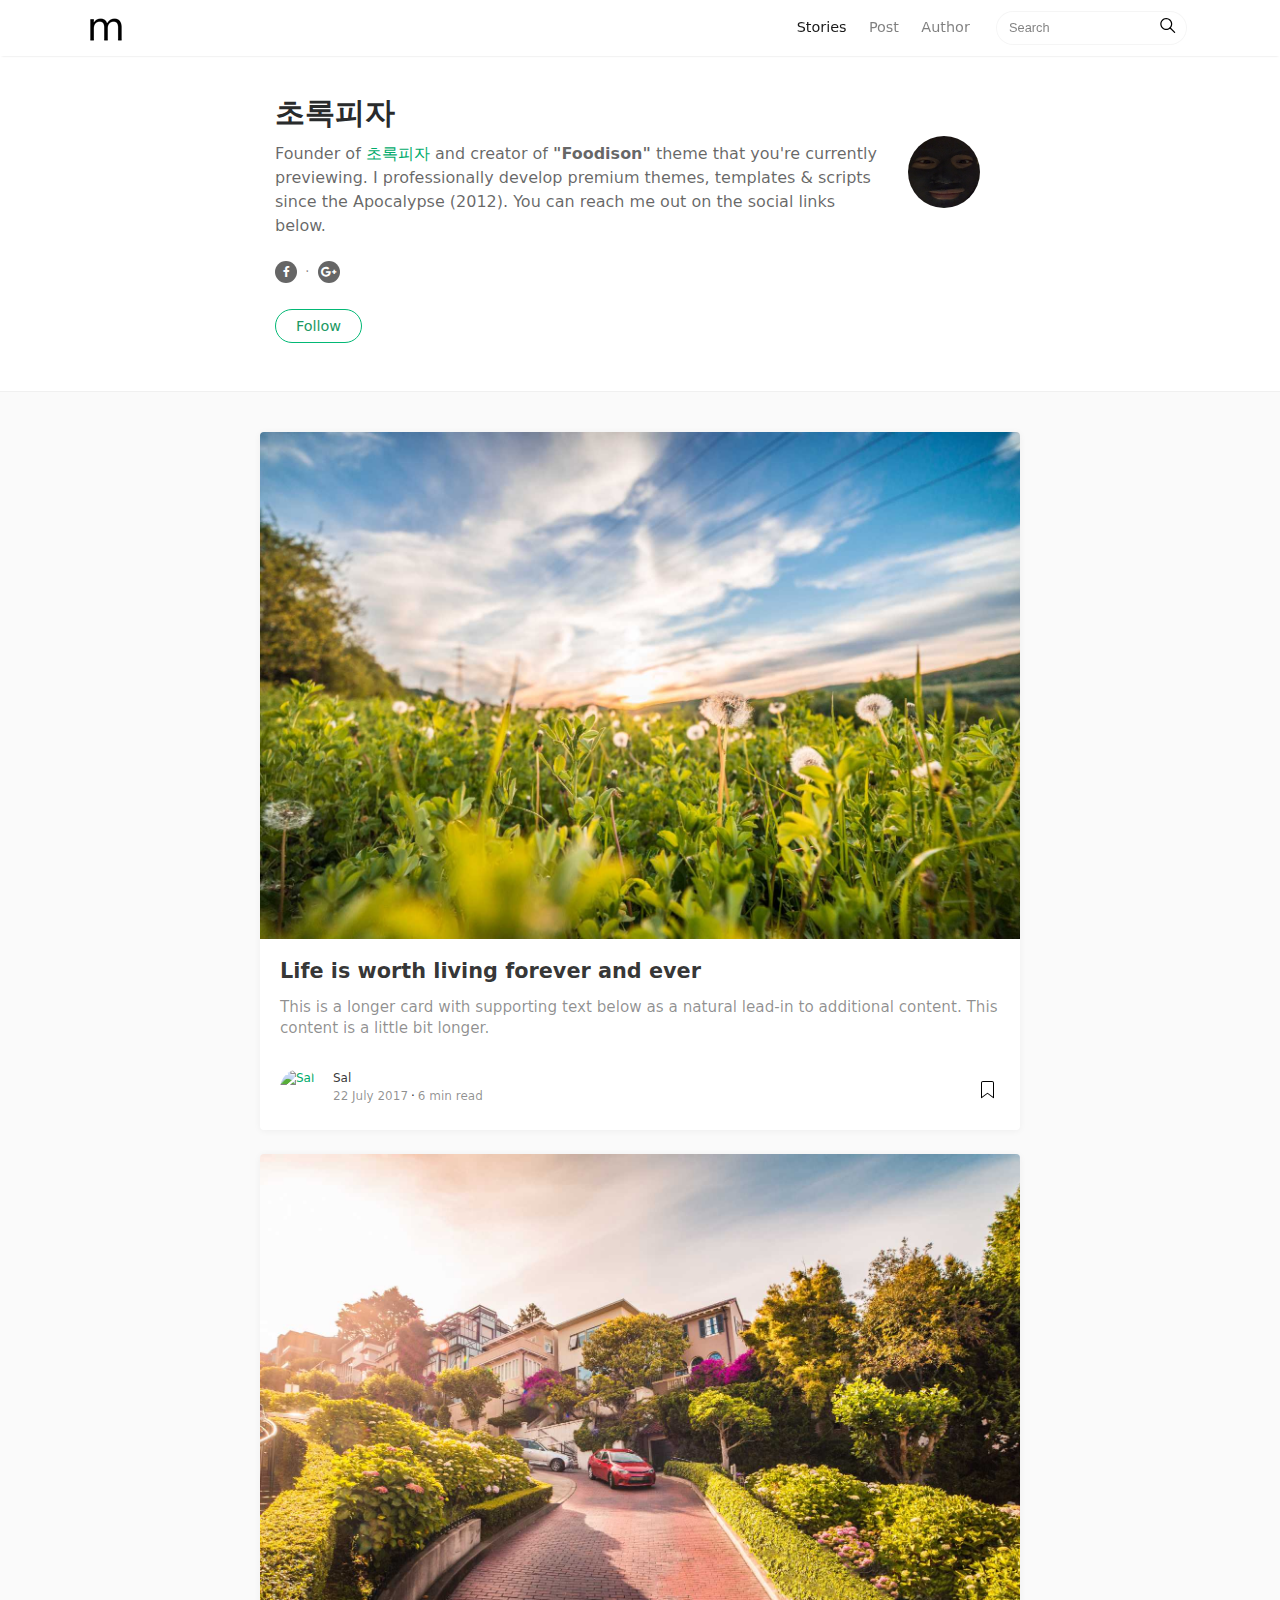
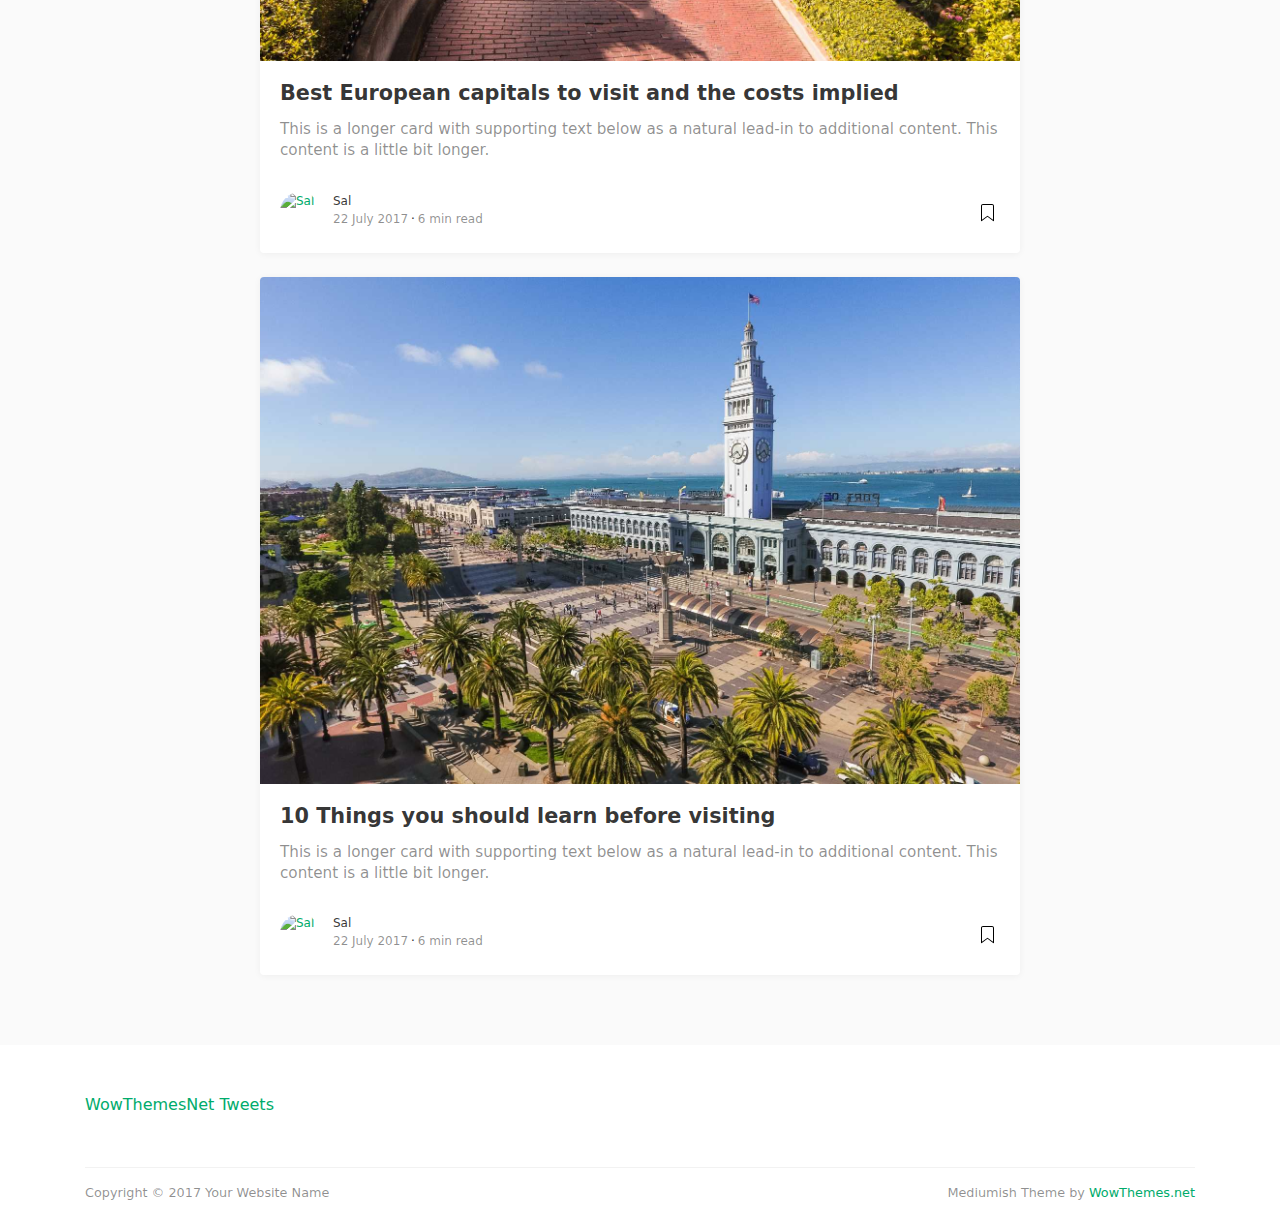
==== commit a073e867: "Merge branch 'main' of https://github.com/Shim00Coding/KCU_chorokpizza" ====
--- a/홈페이지/developer.html
+++ b/홈페이지/developer.html
@@ -5,7 +5,7 @@
 <meta name="viewport" content="width=device-width, initial-scale=1, shrink-to-fit=no">
 <meta name="description" content="">
 <meta name="author" content="">
-<link rel="icon" href="assets/img/favicon.ico">
+<link rel="icon" href="assets/img/demopic/chorokPizza.jpg">
 <title>Mediumish - A Medium style template by WowThemes.net</title>
 <!-- Bootstrap core CSS -->
 <link href="assets/css/bootstrap.min.css" rel="stylesheet">
@@ -24,7 +24,7 @@
 </button>
 <div class="container">
 	<!-- begin logo -->
-	<a class="navbar-brand" href="index.html">
+	<a class="navbar-brand" href="home.html">
     <img src="assets/img/logo.png" alt="">
   </a>
 	<!-- end logo -->
@@ -32,7 +32,7 @@
 		<!-- begin menu -->
 		<ul class="navbar-nav ml-auto">
 			<li class="nav-item active">
-			<a class="nav-link" href="index.html">Stories <span class="sr-only">(current)</span></a>
+			<a class="nav-link" href="home.html">Stories <span class="sr-only">(current)</span></a>
 			</li>
       <li class="nav-item">
 			<a class="nav-link" href="한식.html">Post</a>
@@ -64,7 +64,7 @@
 				<div class="row post-top-meta authorpage">
 					<div class="col-md-10 col-xs-12">
 						<h1>초록피자</h1>
-						<span class="author-description">Founder of <a target="_blank" href="index.html">초록피자</a> and creator of <strong>"Foodison"</strong> theme that you're currently previewing. I professionally develop premium themes, templates & scripts since the Apocalypse (2012). You can reach me out on the social links below.</span>
+						<span class="author-description">Founder of <a target="_blank" href="home.html">초록피자</a> and creator of <strong>"Foodison"</strong> theme that you're currently previewing. I professionally develop premium themes, templates & scripts since the Apocalypse (2012). You can reach me out on the social links below.</span>
 						<div class="sociallinks"><a  target="_blank" href="https://www.facebook.com/wowthemesnet/"><i class="fa fa-facebook"></i></a> <span class="dot"></span> <a target="_blank" href="https://plus.google.com/s/wowthemesnet/top"><i class="fa fa-google-plus"></i></a></div>
 						<a target="_blank" href="https://twitter.com/wowthemesnet" class="btn follow">Follow</a>
 					</div>
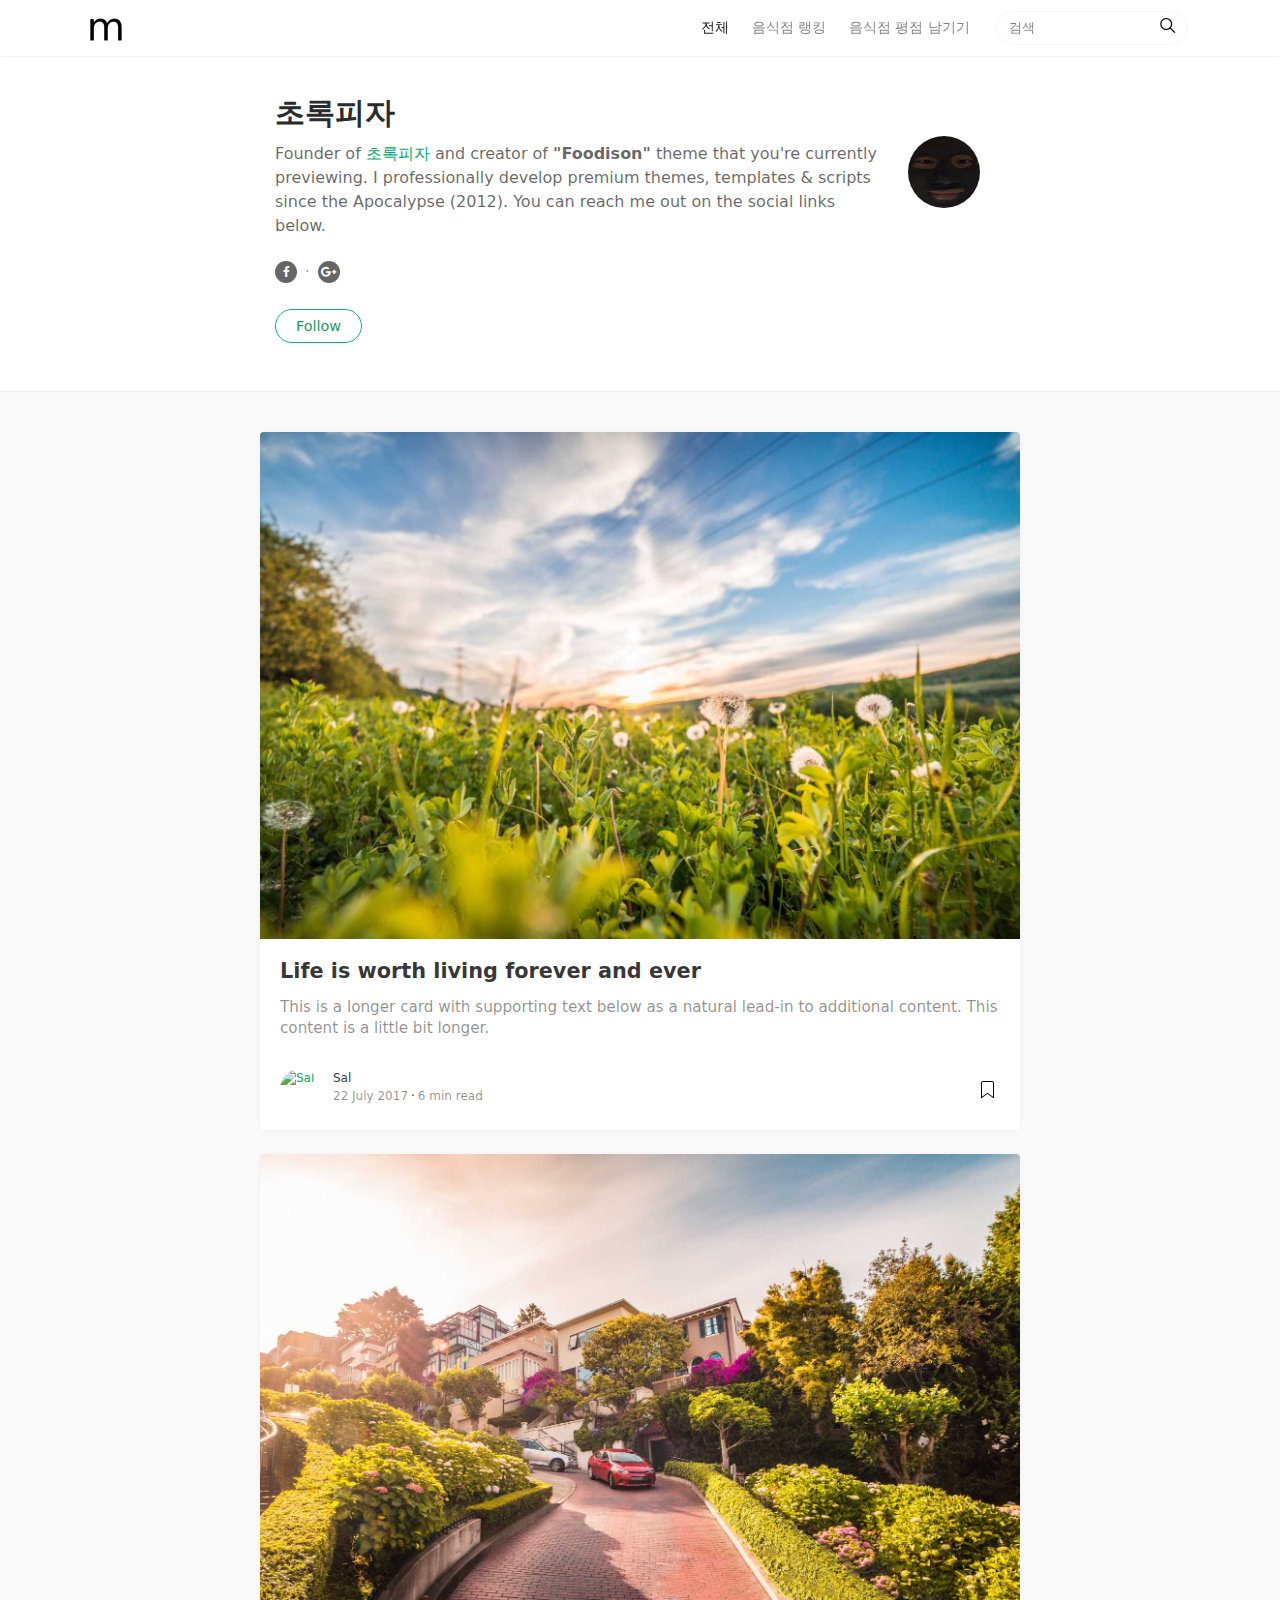
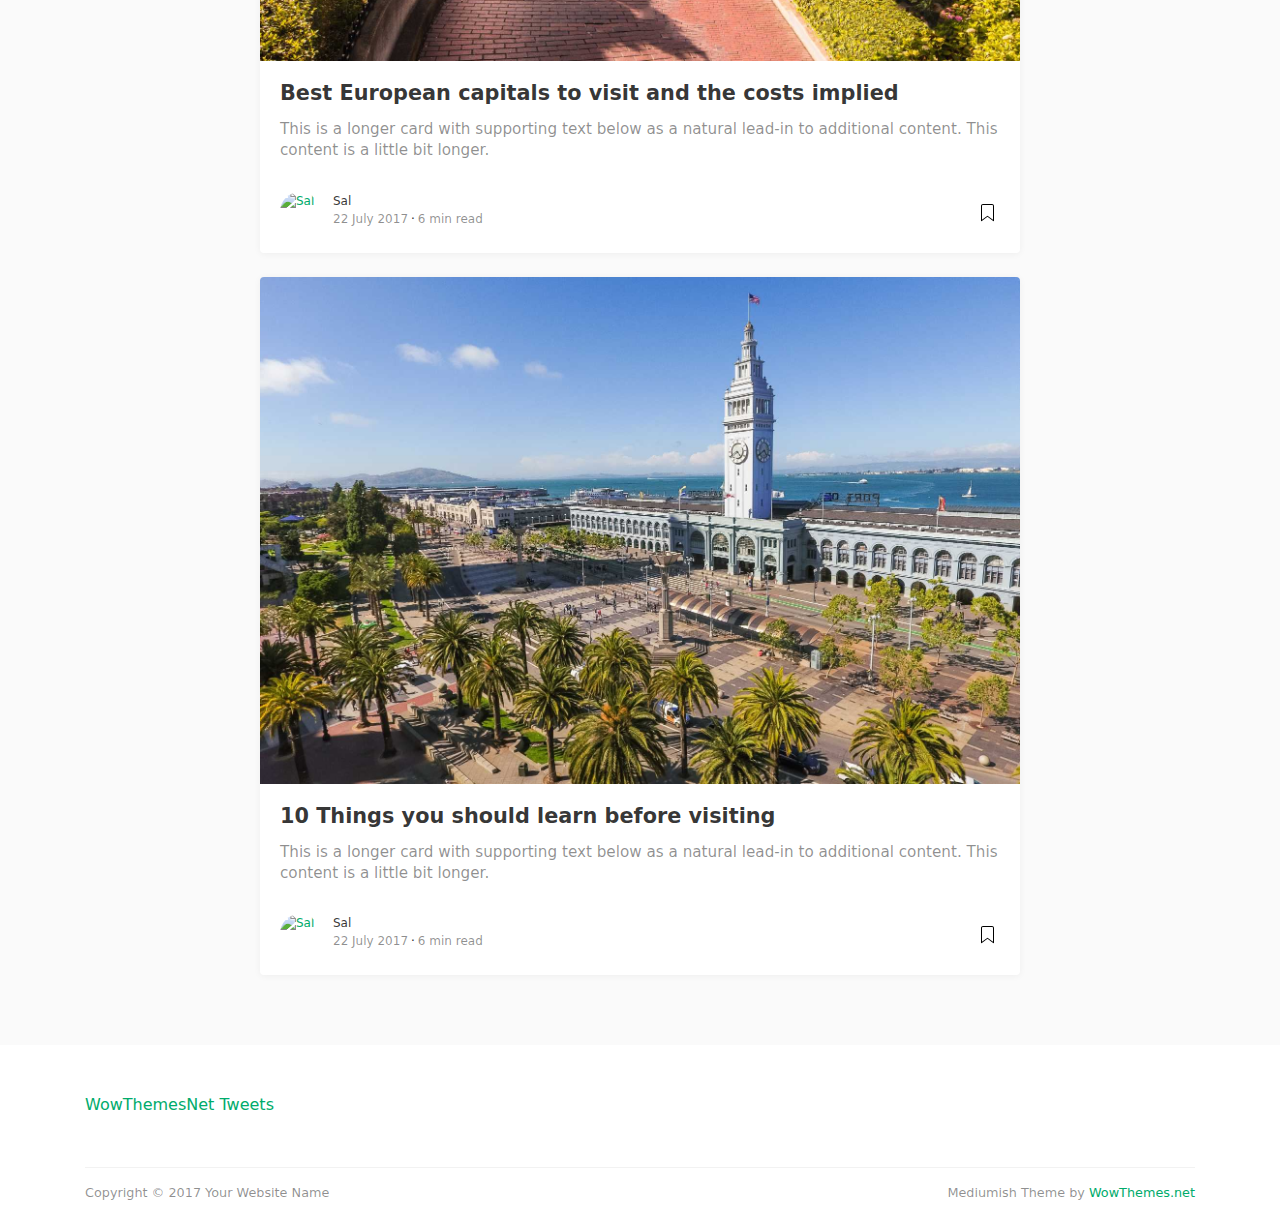
==== commit 4e3c116d: "changed something" ====
--- a/홈페이지/developer.html
+++ b/홈페이지/developer.html
@@ -24,7 +24,7 @@
 </button>
 <div class="container">
 	<!-- begin logo -->
-	<a class="navbar-brand" href="home.html">
+	<a class="navbar-brand" href="index.html">
     <img src="assets/img/logo.png" alt="">
   </a>
 	<!-- end logo -->
@@ -32,19 +32,19 @@
 		<!-- begin menu -->
 		<ul class="navbar-nav ml-auto">
 			<li class="nav-item active">
-			<a class="nav-link" href="home.html">Stories <span class="sr-only">(current)</span></a>
-			</li>
-      <li class="nav-item">
-			<a class="nav-link" href="한식.html">Post</a>
+			<a class="nav-link" href="index.html">전체<span class="sr-only">(current)</span></a>
 			</li>
 			<li class="nav-item">
-			<a class="nav-link" href="developer.html">Author</a>
+			<a class="nav-link" href="한식.html">음식점 랭킹</a>
+			</li>
+			<li class="nav-item">
+			<a class="nav-link" href="developer.html">음식점 평점 남기기</a>
 			</li>
 		</ul>
 		<!-- end menu -->
 		<!-- begin search -->
 		<form class="form-inline my-2 my-lg-0">
-			<input class="form-control mr-sm-2" type="text" placeholder="Search">
+			<input class="form-control mr-sm-2" type="text" placeholder="검색">
 			<span class="search-icon"><svg class="svgIcon-use" width="25" height="25" viewbox="0 0 25 25"><path d="M20.067 18.933l-4.157-4.157a6 6 0 1 0-.884.884l4.157 4.157a.624.624 0 1 0 .884-.884zM6.5 11c0-2.62 2.13-4.75 4.75-4.75S16 8.38 16 11s-2.13 4.75-4.75 4.75S6.5 13.62 6.5 11z"></path></svg></span>
 		</form>
 		<!-- end search -->
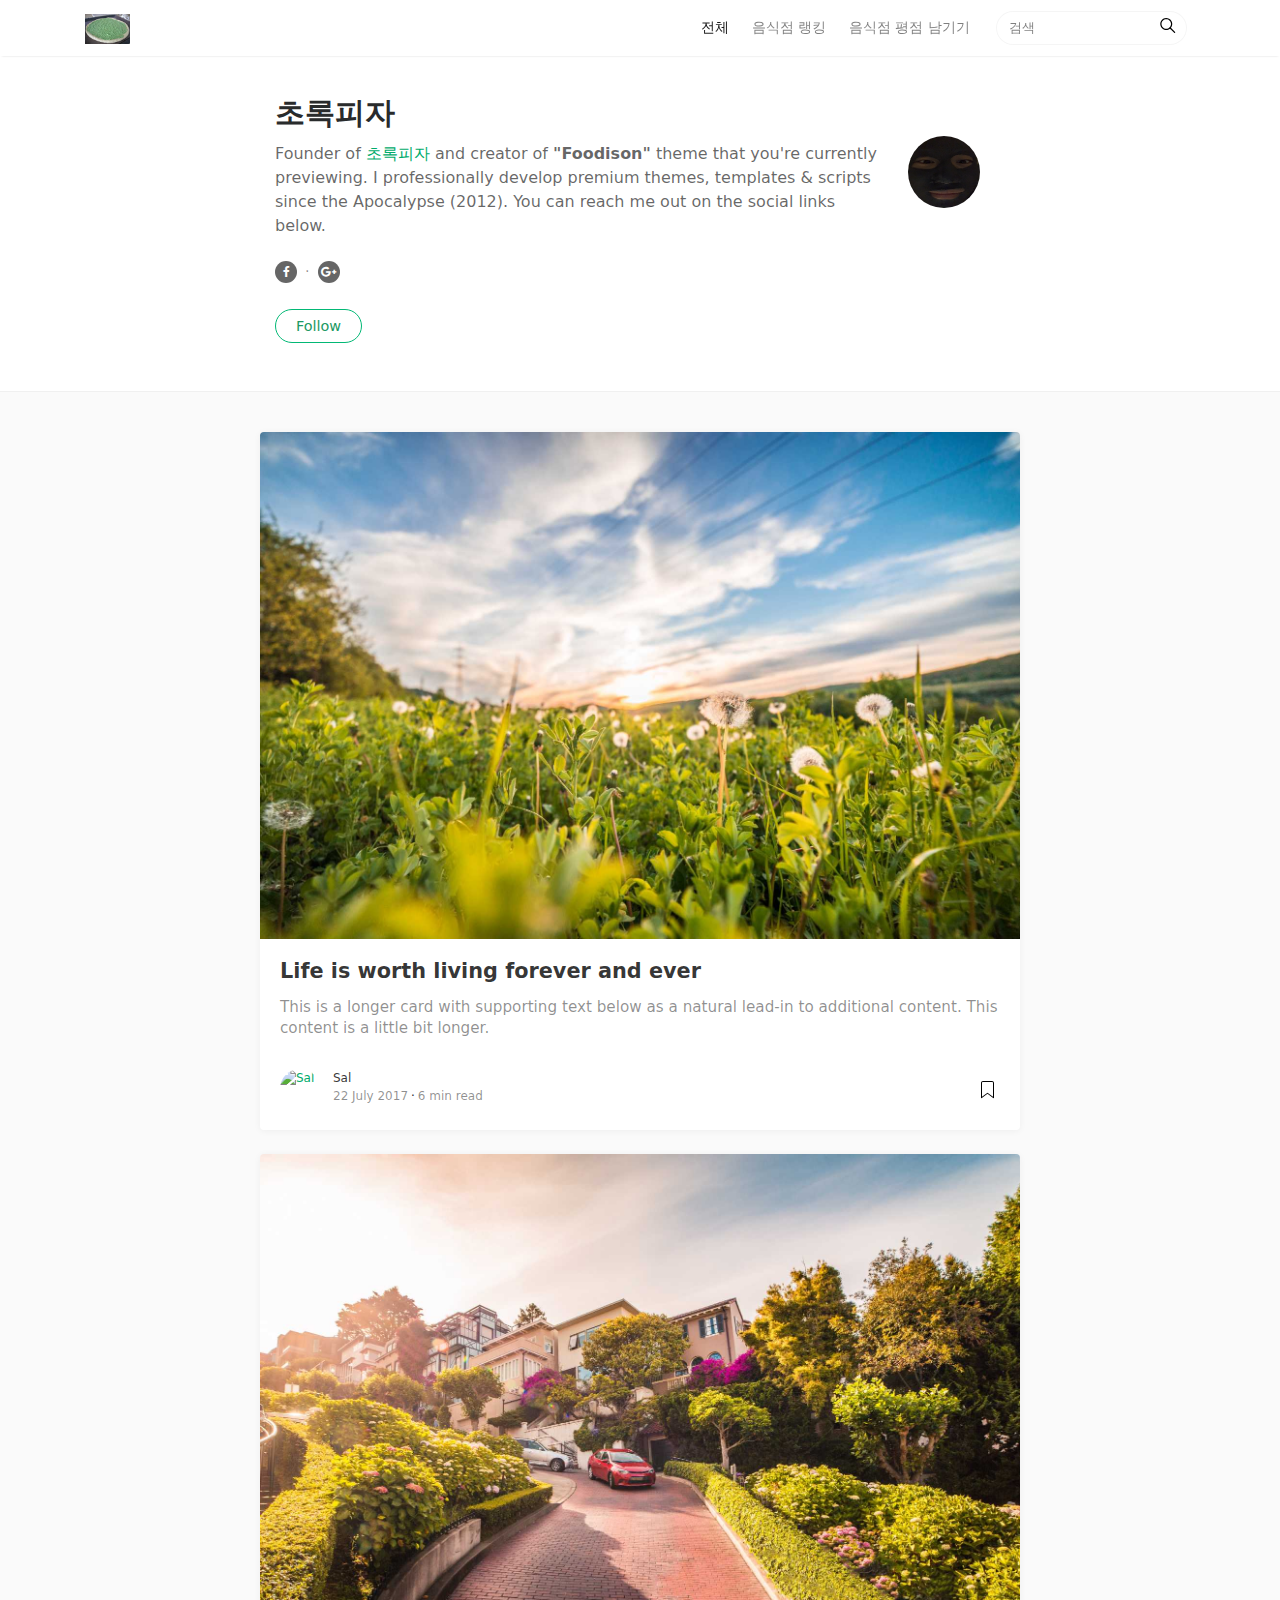
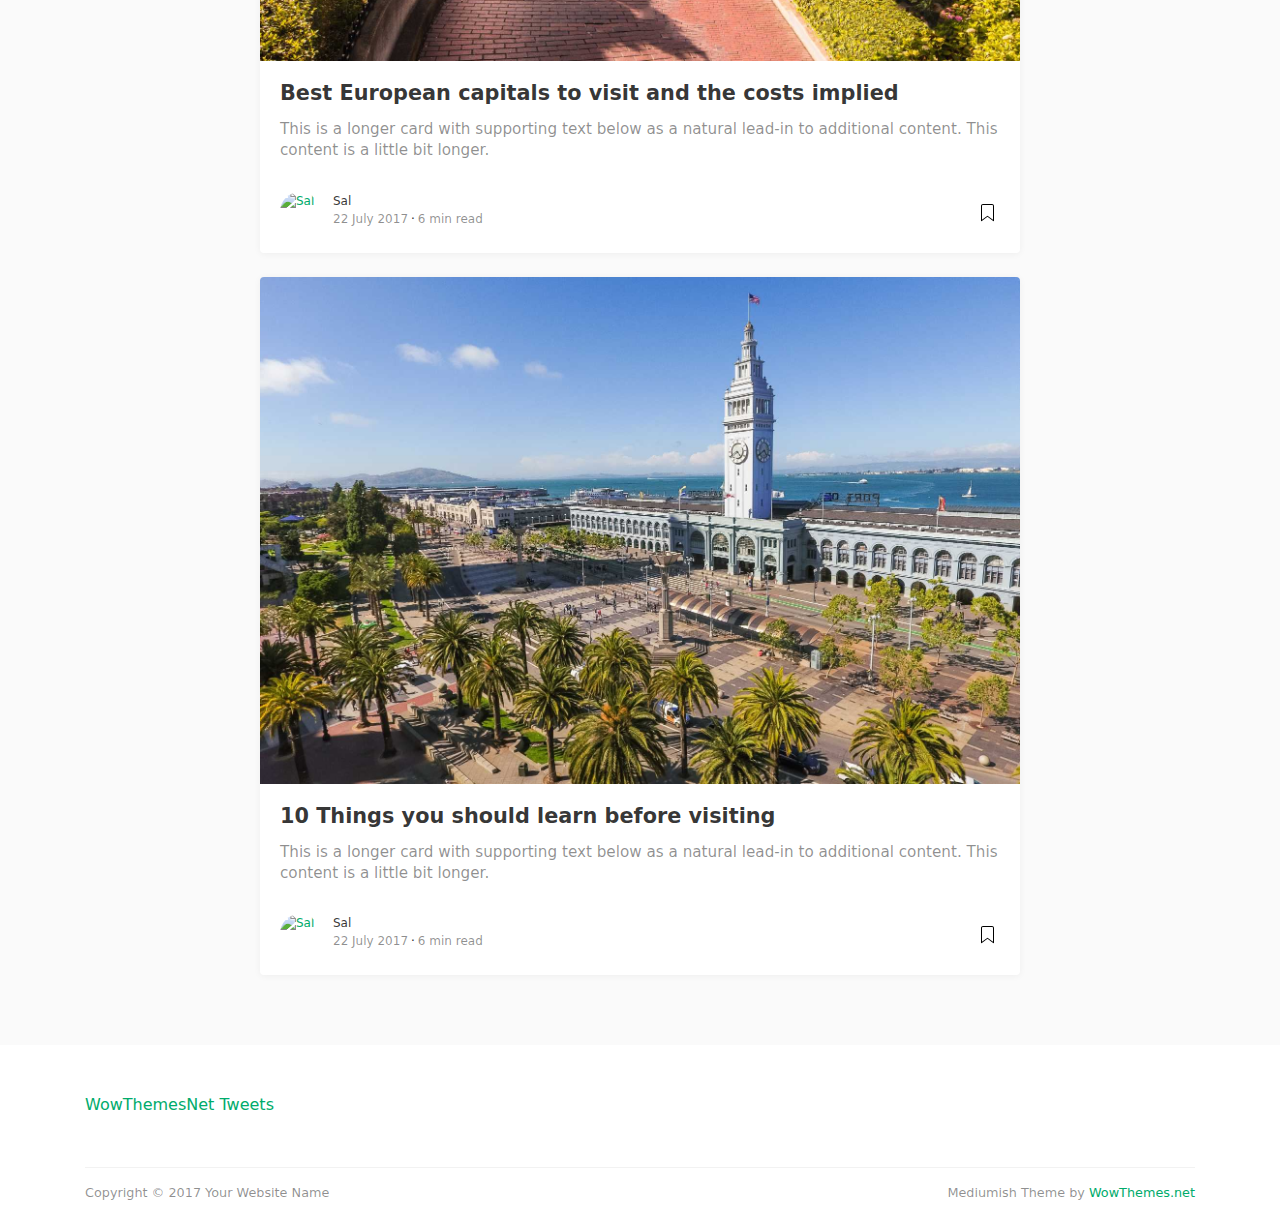
==== commit c36f8b66: "changed some" ====
--- a/홈페이지/developer.html
+++ b/홈페이지/developer.html
@@ -6,7 +6,7 @@
 <meta name="description" content="">
 <meta name="author" content="">
 <link rel="icon" href="assets/img/demopic/chorokPizza.jpg">
-<title>Mediumish - A Medium style template by WowThemes.net</title>
+<title>Foodison</title>
 <!-- Bootstrap core CSS -->
 <link href="assets/css/bootstrap.min.css" rel="stylesheet">
 <!-- Fonts -->
@@ -25,7 +25,7 @@
 <div class="container">
 	<!-- begin logo -->
 	<a class="navbar-brand" href="index.html">
-    <img src="assets/img/logo.png" alt="">
+	<img src="assets/img/demopic/chorokPizza.jpg" alt="logo">
   </a>
 	<!-- end logo -->
 	<div class="collapse navbar-collapse" id="navbarsExampleDefault">
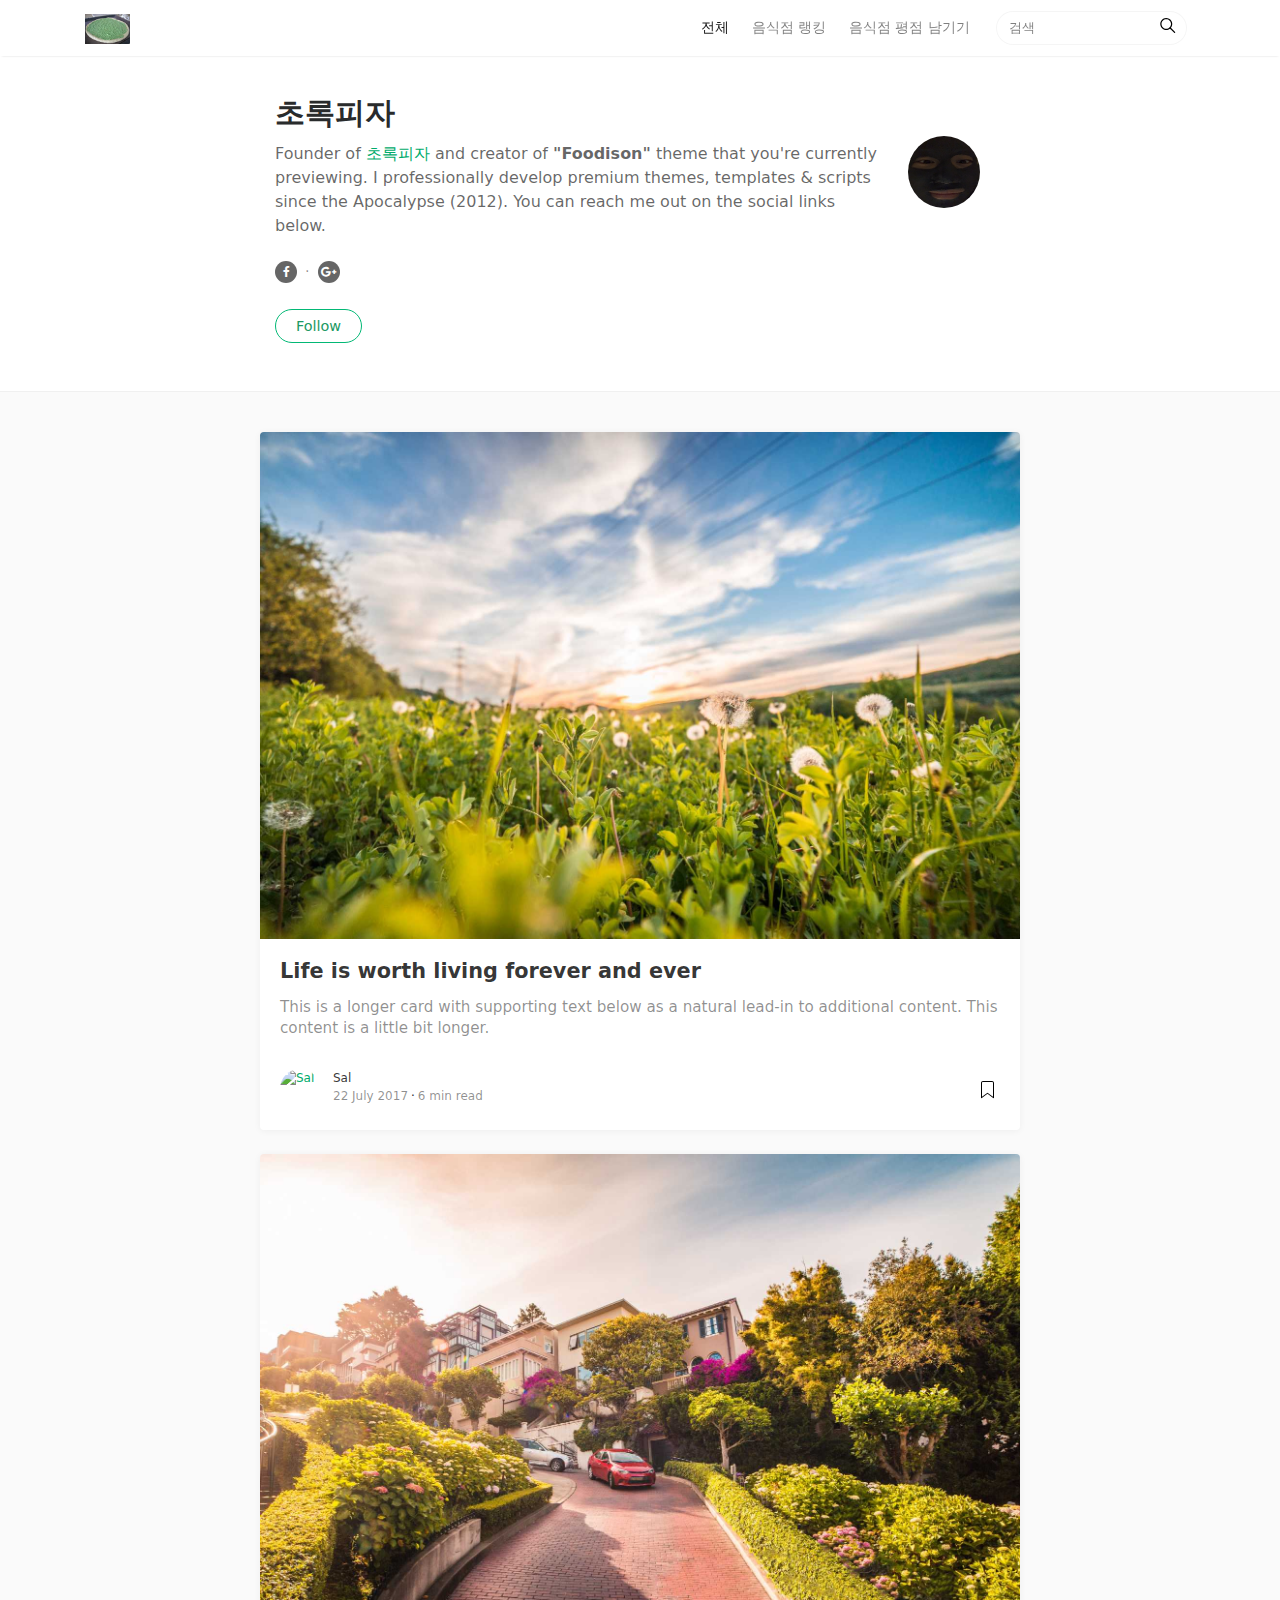
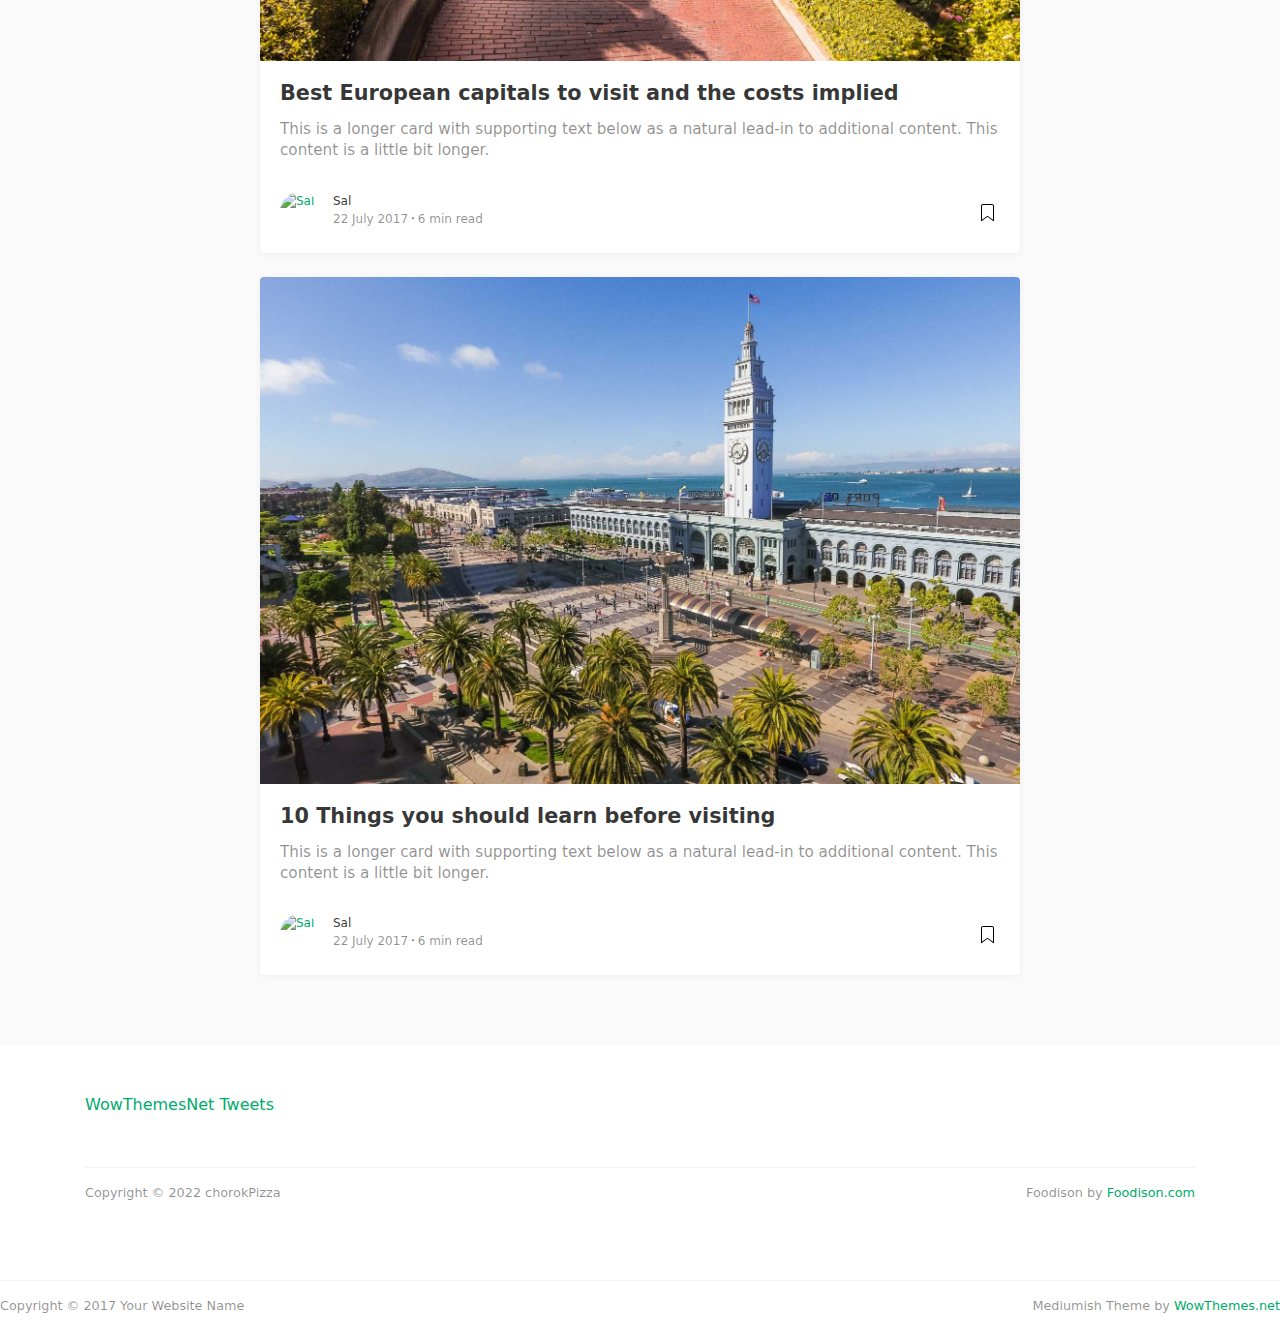
==== commit 27895fb7: "choroki" ====
--- a/홈페이지/developer.html
+++ b/홈페이지/developer.html
@@ -35,7 +35,7 @@
 			<a class="nav-link" href="index.html">전체<span class="sr-only">(current)</span></a>
 			</li>
 			<li class="nav-item">
-			<a class="nav-link" href="한식.html">음식점 랭킹</a>
+			<a class="nav-link" href="음식점랭킹.html">음식점 랭킹</a>
 			</li>
 			<li class="nav-item">
 			<a class="nav-link" href="developer.html">음식점 평점 남기기</a>
@@ -182,12 +182,22 @@
 <div class="container">
 	<div class="footer">
 	  <p class="pull-left">
-	    Copyright &copy; 2017 Your Website Name
+	    Copyright &copy; 2022 chorokPizza
 	  </p>
 	  <p class="pull-right">
-	    Mediumish Theme by <a target="_blank" href="https://www.wowthemes.net">WowThemes.net</a>
+	    Foodison by <a target="_blank" href="https://www.wowthemes.net">Foodison.com</a>
 	  </p>
 	<div class="clearfix"></div>
+	</div>
+</div>
+<div class="footer">
+	<p class="pull-left">
+		 Copyright &copy; 2017 Your Website Name
+	</p>
+	<p class="pull-right">
+		 Mediumish Theme by <a target="_blank" href="https://www.wowthemes.net">WowThemes.net</a>
+	</p>
+	<div class="clearfix">
 	</div>
 </div>
 <!-- End Footer
